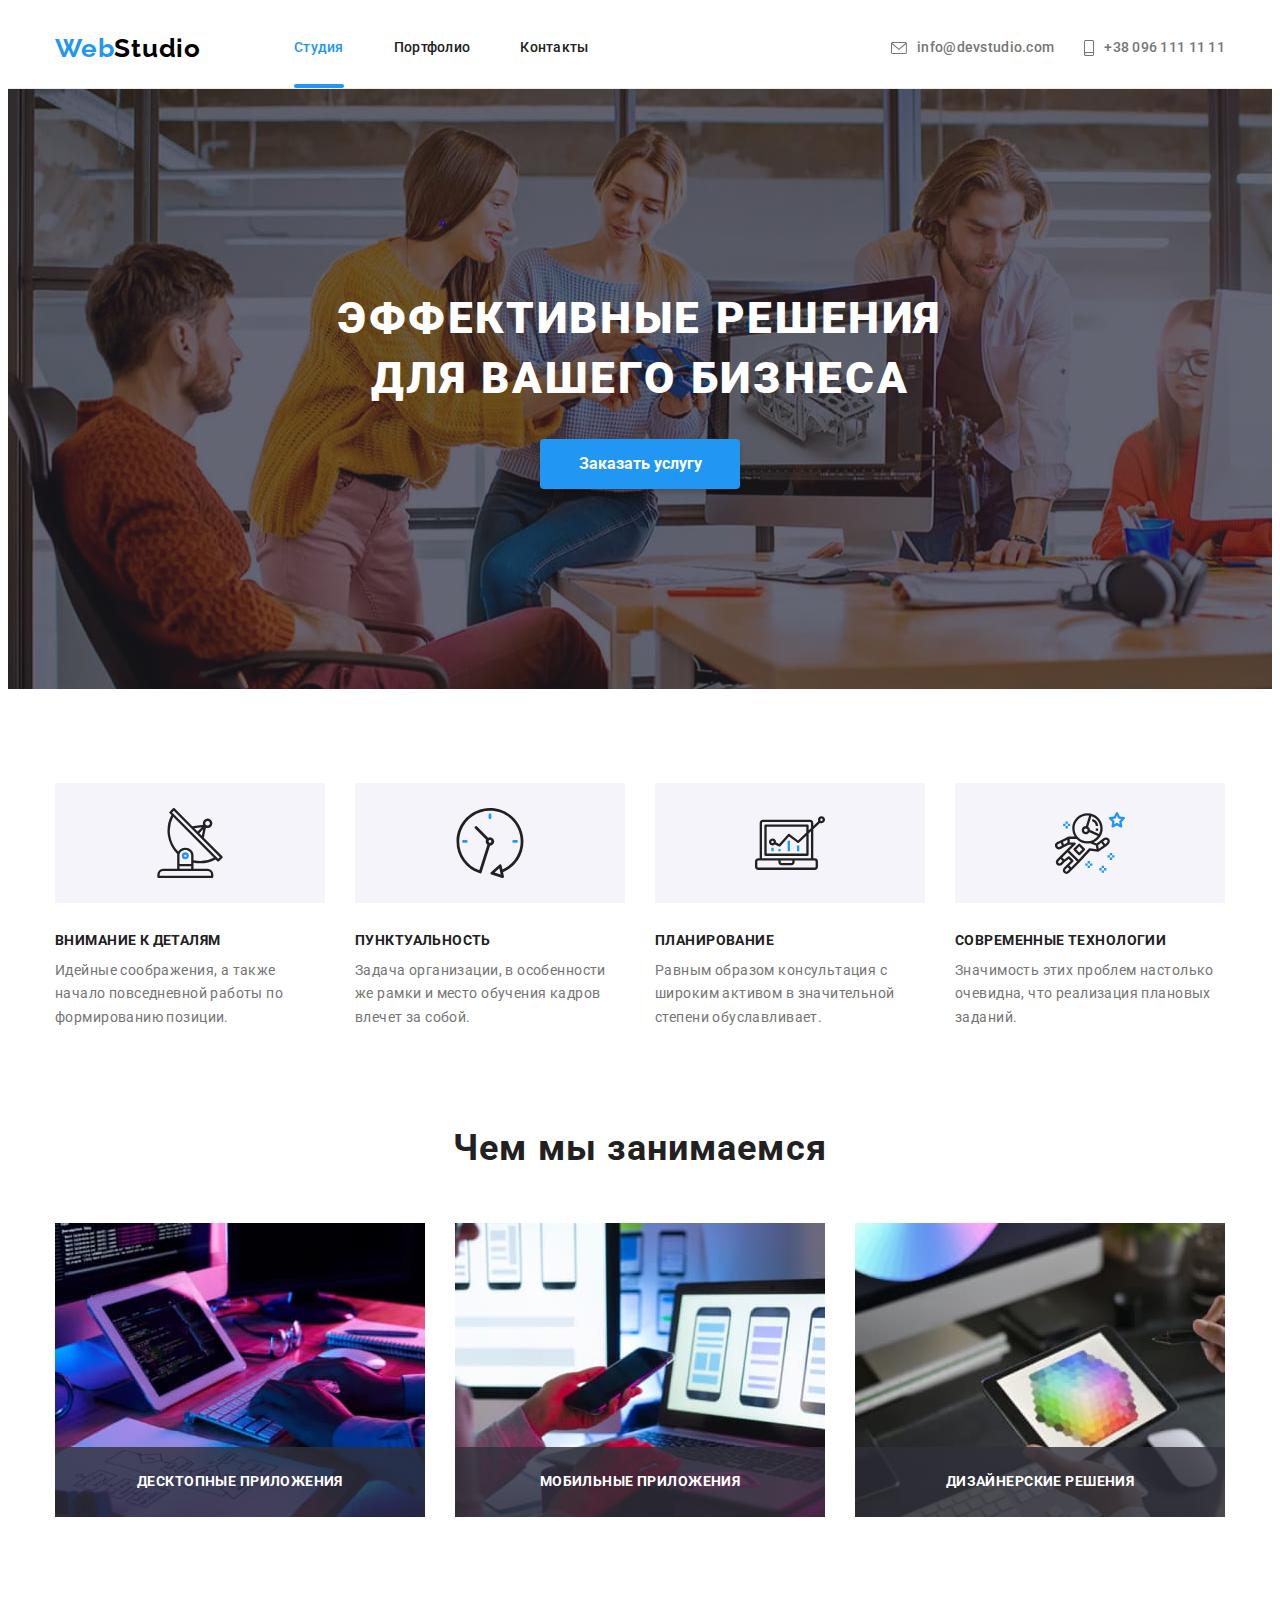
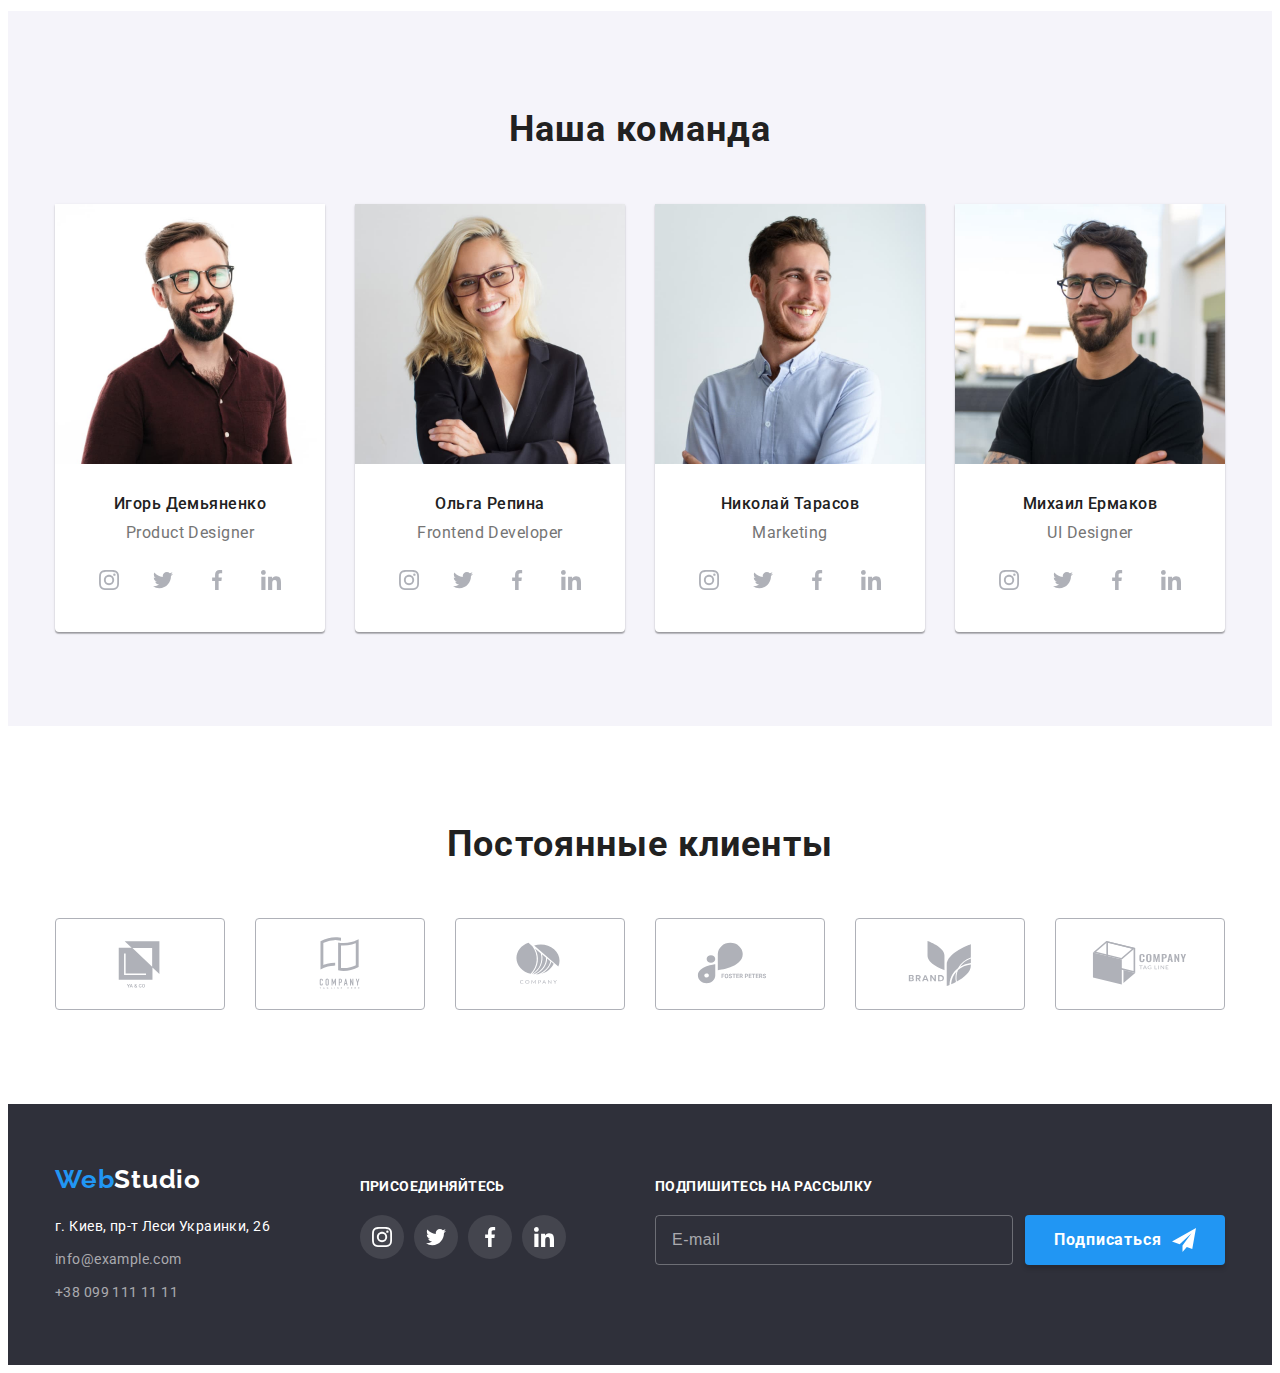
==== index.html @ 8562a224 "Добавлены файлы из дз 6" ====
<!DOCTYPE html>
<html lang="ru">
<head>
  <meta charset="UTF-8">
  <meta http-equiv="X-UA-Compatible" content="IE=edge">
  <meta name="viewport" content="width=device-width, initial-scale=1.0">
  <title>WedStudio</title>
  <link rel="preconnect" href="https://fonts.googleapis.com">
  <link rel="preconnect" href="https://fonts.gstatic.com" crossorigin>
  <link href="https://fonts.googleapis.com/css2?family=Raleway:wght@700&family=Roboto:wght@400;500;700;900&display=swap"
    rel="stylesheet">
  <link rel="stylesheet" href="https://cdnjs.cloudflare.com/ajax/libs/modern-normalize/1.1.0/modern-normalize.min.css"
    integrity="sha512-wpPYUAdjBVSE4KJnH1VR1HeZfpl1ub8YT/NKx4PuQ5NmX2tKuGu6U/JRp5y+Y8XG2tV+wKQpNHVUX03MfMFn9Q=="
    crossorigin="anonymous" referrerpolicy="no-referrer" />
  <link rel="stylesheet" href="./css/styles.css">
</head>

<body>
  <header>
    <div class="container main-nav">
      <nav>
        <a href="index.html" class="logo header"><span class="accent">Web</span>Studio</a>

        <ul class="site-nav">
          <li class="item"><a class="current" href="index.html">Студия</a></li>
          <li class="item"><a href="portfolio.html">Портфолио</a></li>
          <li class="item"><a href="">Контакты</a></li>
        </ul>
      </nav>
      
      <ul class="contacts-header">
        <li class="item-contacts-header">
          <a class="contacts header" href="mailto:info@devstudio.com">
            <svg class="icon-contacts" width="16px" height="12px">
            <use href="./images/icons.svg#icon-envelope"></use>
          </svg>info@devstudio.com</a>
        </li>
        <li class="item-contacts-header">
          <a class="contacts header" href="tel:+380961111111">
            <svg class="icon-contacts" width="10px" height="16px">
              <use href="./images/icons.svg#icon-smartphone"></use>
            </svg>+38 096 111 11 11</a>
        </li>
      </ul>
    </div>
  </header>

  <main>
    <section class="container-hero section hero">
        <h1 class="hero-title">Эффективные решения для вашего бизнеса</h1>
        <button class="hero-button" type="button" data-modal-open>Заказать услугу</button>
    </section>

    <section class="section benefits">
      <div class="container benefits">
        <!-- Данный заголовок предполагается по смыслу в этой секции, но не должен отображаться на странице -->
        <h2 class="visually-hidden">Преимущества компании</h2>
        <ul class="benefits-items">
          <li class="item">
            <div class="icon-benefit">
              <svg width="70px" height="70px">
                <use href="./images/icons.svg#icon-antenna"></use>
              </svg>
            </div>
            <h3>Внимание к деталям</h3>
            <p>Идейные соображения, а также начало повседневной работы по формированию позиции.</p>
          </li>
          <li class="item">
            <div class="icon-benefit">
              <svg width="70px" height="70px">
                <use href="./images/icons.svg#icon-clock"></use>
              </svg>
            </div>
            <h3>Пунктуальность</h3>
            <p>Задача организации, в особенности же рамки и место обучения кадров влечет за собой.</p>
          </li>
          <li class="item">
            <div class="icon-benefit">
              <svg width="70px" height="70px">
                <use href="./images/icons.svg#icon-diagram"></use>
              </svg>
            </div>
            <h3>Планирование</h3>
            <p>Равным образом консультация с широким активом в значительной степени обуславливает.</p>
          </li>
          <li class="item">
            <div class="icon-benefit">
              <svg width="70px" height="70px">
                <use href="./images/icons.svg#icon-astronaut"></use>
              </svg>
            </div>
            <h3>Современные технологии</h3>
            <p>Значимость этих проблем настолько очевидна, что реализация плановых заданий.</p>
          </li>
        </ul>
      </div>
    </section>

    <section class="section services">
      <div class="container">
        <h2 class="services-title">Чем мы занимаемся</h2>
        <ul class="services-items">
          <li><div class="img-services-items">
              <img src="./images/box1.jpg" alt="box 1" width="370">
              <h3>Десктопные приложения</h3>
              </div>
          </li>
          <li><div class="img-services-items">
              <img src="./images/box2.jpg" alt="box 2" width="370">            
              <h3>Мобильные приложения</h3>
              </div>
          </li>
          <li><div class="img-services-items">
              <img src="./images/box3.jpg" alt="box 3" width="370">
              <h3>Дизайнерские решения</h3>
              </div>
          </li>
        </ul>
      </div>
    </section>

    <section class="section team">
      <div class="container team">
        <h2 class="team-title">Наша команда</h2>
        <ul class="team-items">
          <li class="team-item">
            <img src="./images/img-1-2.jpg" alt="Игорь Демьяненко" width="270">
            <h3>Игорь Демьяненко</h3>
            <p lang="en">Product Designer</p>
            <div>
              <ul class="social-networks">
                <li>
                  <a href="" class="item-social-networks">
                      <svg class="icon-instagram" width="20px" height="20px">
                        <use href="./images/icons.svg#icon-instagram"></use>
                      </svg>
                  </a>
                </li>
                <li>
                  <a href="" class="item-social-networks">
                    <svg class="icon-twitter" width="20px" height="20px">
                      <use href="./images/icons.svg#icon-twitter"></use>
                    </svg>
                  </a>
                </li>
                <li>
                  <a href="" class="item-social-networks">
                    <svg class="icon-facebook" width="20px" height="20px">
                      <use href="./images/icons.svg#icon-facebook"></use>
                    </svg>
                  </a>
                </li>
                <li>
                  <a href="" class="item-social-networks">
                    <svg class="icon-linkedin" width="20px" height="20px">
                      <use href="./images/icons.svg#icon-linkedin"></use>
                    </svg>
                  </a>
                </li>
              </ul>
            </div>
          </li>
          <li class="team-item">
            <img src="./images/img-2-2.jpg" alt="Ольга Репина" width="270">
            <h3>Ольга Репина</h3>
            <p lang="en">Frontend Developer</p>
            <div>
              <ul class="social-networks">
                <li>
                  <a href="" class="item-social-networks">
                    <svg class="icon-instagram" width="20px" height="20px">
                      <use href="./images/icons.svg#icon-instagram"></use>
                    </svg>
                  </a>
                </li>
                <li>
                  <a href="" class="item-social-networks">
                    <svg class="icon-twitter" width="20px" height="20px">
                      <use href="./images/icons.svg#icon-twitter"></use>
                    </svg>
                  </a>
                </li>
                <li>
                  <a href="" class="item-social-networks">
                    <svg class="icon-facebook" width="20px" height="20px">
                      <use href="./images/icons.svg#icon-facebook"></use>
                    </svg>
                  </a>
                </li>
                <li>
                  <a href="" class="item-social-networks">
                    <svg class="icon-linkedin" width="20px" height="20px">
                      <use href="./images/icons.svg#icon-linkedin"></use>
                    </svg>
                  </a>
                </li>
              </ul>
            </div>
          </li>
          <li class="team-item">
            <img src="./images/img-3-2.jpg" alt="Николай Тарасов" width="270">
            <h3>Николай Тарасов</h3>
            <p lang="en">Marketing</p>
            <div>
              <ul class="social-networks">
                <li>
                  <a href="" class="item-social-networks">
                    <svg class="icon-instagram" width="20px" height="20px">
                      <use href="./images/icons.svg#icon-instagram"></use>
                    </svg>
                  </a>
                </li>
                <li>
                  <a href="" class="item-social-networks">
                    <svg class="icon-twitter" width="20px" height="20px">
                      <use href="./images/icons.svg#icon-twitter"></use>
                    </svg>
                  </a>
                </li>
                <li>
                  <a href="" class="item-social-networks">
                    <svg class="icon-facebook" width="20px" height="20px">
                      <use href="./images/icons.svg#icon-facebook"></use>
                    </svg>
                  </a>
                </li>
                <li>
                  <a href="" class="item-social-networks">
                    <svg class="icon-linkedin" width="20px" height="20px">
                      <use href="./images/icons.svg#icon-linkedin"></use>
                    </svg>
                  </a>
                </li>
              </ul>
            </div>

          </li>
          <li class="team-item">
            <img src="./images/img-4-2.jpg" alt="Михаил Ермаков" width="270">
            <h3>Михаил Ермаков</h3>
            <p lang="en">UI Designer</p>
            <div>
              <ul class="social-networks">
                <li>
                  <a href="" class="item-social-networks">
                    <svg class="icon-instagram" width="20px" height="20px">
                      <use href="./images/icons.svg#icon-instagram"></use>
                    </svg>
                  </a>
                </li>
                <li>
                  <a href="" class="item-social-networks">
                    <svg class="icon-twitter" width="20px" height="20px">
                      <use href="./images/icons.svg#icon-twitter"></use>
                    </svg>
                  </a>
                </li>
                <li>
                  <a href="" class="item-social-networks">
                    <svg class="icon-facebook" width="20px" height="20px">
                      <use href="./images/icons.svg#icon-facebook"></use>
                    </svg>
                  </a>
                </li>
                <li>
                  <a href="" class="item-social-networks">
                    <svg class="icon-linkedin" width="20px" height="20px">
                      <use href="./images/icons.svg#icon-linkedin"></use>
                    </svg>
                  </a>
                </li>
              </ul>
            </div>
          </li>
        </ul>
      </div>
    </section>

    <section class="section clients">
      <div class="container container-clients">
        <h2 class="clients-title">Постоянные клиенты</h2>
        <div>
          <ul class="clients-examples">
            <li class="link-site">
              <a href="" class="clients-site">
                <svg class="icon-logo" width="106px" height="60px">
                  <use href="./images/icons.svg#icon-Logo1"></use>
                </svg>
              </a>
            </li>
            <li>
              <a href="" class="clients-site">
                <svg class="icon-logo" width="106px" height="60px">
                  <use href="./images/icons.svg#icon-Logo2"></use>
                </svg>
              </a>
            </li>
            <li>
              <a href="" class="clients-site">
                <svg class="icon-logo" width="106px" height="60px">
                  <use href="./images/icons.svg#icon-Logo3"></use>
                </svg>
              </a>
            </li>
            <li>
              <a href="" class="clients-site">
                <svg class="icon-logo" width="106px" height="60px">
                  <use href="./images/icons.svg#icon-Logo4"></use>
                </svg>
              </a>
            </li>
            <li>
              <a href="" class="clients-site">
                <svg class="icon-logo" width="106px" height="60px">
                  <use href="./images/icons.svg#icon-Logo5"></use>
                </svg>
              </a>
            </li>
            <li>
              <a href="" class="clients-site">
                <svg class="icon-logo" width="106px" height="60px">
                  <use href="./images/icons.svg#icon-Logo6"></use>
                </svg>
              </a>
            </li>
          </ul>
        </div>
      </div>
    </section>
  </main>

<footer>
  <div class="container container-footer">
    <div class="first-column-footer">
      <a href="index.html" class="logo footer"><span class="accent">Web</span>Studio</a>
      <address>
        <ul class="adress">
          <li class="item"><a class="physical-adress" href="https://goo.gl/maps/ggvvfQNQPUt9Vm6N6" target="_blank"
              rel="noopener noreferrer">г. Киев, пр-т Леси Украинки, 26</a></li>
          <li class="item"><a class="contacts footer" href="mailto:info@example.com">info@example.com</a></li>
          <li class="item"><a class="contacts footer" href="tel:+380991111111">+38 099 111 11 11</a></li>
        </ul>
      </address>
    </div>

    <div class="second-column-footer">
      <h3 class="title-second-column-footer">Присоединяйтесь</h3>
      <ul class="social-networks-footer">
        <li>
          <a href="" class="item-social-networks-footer">
            <svg class="icon-instagram" width="20px" height="20px">
              <use href="./images/icons.svg#icon-instagram"></use>
            </svg>
          </a>
        </li>
        <li>
          <a href="" class="item-social-networks-footer">
            <svg class="icon-twitter" width="20px" height="20px">
              <use href="./images/icons.svg#icon-twitter"></use>
            </svg>
          </a>
        </li>
        <li>
          <a href="" class="item-social-networks-footer">
            <svg class="icon-facebook" width="20px" height="20px">
              <use href="./images/icons.svg#icon-facebook"></use>
            </svg>
          </a>
        </li>
        <li>
          <a href="" class="item-social-networks-footer">
            <svg class="icon-linkedin" width="20px" height="20px">
              <use href="./images/icons.svg#icon-linkedin"></use>
            </svg>
          </a>
        </li>
      </ul>
    </div>
    <div class="subscribe-footer">
        <h3 class="title-second-column-footer">Подпишитесь на рассылку</h3>
        <form name="form-footer" class="form-footer">
          <label>
            <input type="email" name="email" placeholder="E-mail" class="input-email"/>
          </label>
          <button type="submit" class="button-form button-subscribe">Подписаться
            <svg class="icon-send" width="24px" height="24px">
              <use href="./images/icons.svg#icon-send"></use>
            </svg>
          </button>
        </form>
    </div>
  </div>
</footer>

<div class="backdrop is-hidden" data-modal>
    <div class="modal">
        <button type="button" class="button-close" data-modal-close>
        <svg class="icon-close-black" width="18px" height="18px">
            <use href="./images/icons.svg#icon-close-black"></use>
        </svg>
        </button>

        <p class="form-title">Оставьте свои данные, мы вам перезвоним</p>
        <form name="form-client-data" class="form-client-data">
        
          <label for="client-name" class="label">Имя</label>
          <div class="input-wrap">
            <input type="name" name="client-name" class="client-input" id="client-name">
            <svg class="input-icon" width="18" height="18">
              <use href="./images/icons.svg#icon-person"></use>
            </svg>
          </div>
          </label>
          
          <label for="client-tel" class="label">Телефон</label>
          <div class="input-wrap">
            <input type="tel" name="client-tel" class="client-input" id="client-tel">
            <svg class="input-icon" width="18" height="18">
              <use href="./images/icons.svg#icon-phone"></use>
            </svg>
          </div>
          </label>

          <label for="client-email" class="label">Почта</label>
          <div class="input-wrap">
            <input type="email" name="client-email" class="client-input" id="client-email">
            <svg class="input-icon" width="18" height="18">
              <use href="./images/icons.svg#icon-email"></use>
            </svg>
          </div>
          </label>
          
          <label for="client-comment" class="label">Комментарий</label>
          <textarea name="" placeholder="Введите текст" class="client-comment" id="client-comment"></textarea>

          <div class="checkbox-wrap">
          <input type="checkbox" name="client-checkbox" class="client-checkbox visually-hidden" id="client-checkbox">
          <label for="client-checkbox" class="check-text">Соглашаюсь с рассылкой и принимаю <a href="" class="terms">Условия договора</a></label>
          </div>
          
        </form>

        <div class="button-send">
          <button type="submit" class="button-form">Отправить</button>
        </div>
    </div>
</div>
<script src="./js/modal.js"></script>
</body>
</html>
---- css/styles.css ----
/* Правила, применимые ко всему body  */
html {
    box-sizing: border-box;
}

*,
*::before,
*::after {
    box-sizing: inherit;
}

h1, h2, h3, h4, h5, h6, p {
    margin: 0;
}

ul {
    margin: 0;
    padding-left: 0;
    list-style-type: none;
}

.visually-hidden {
    position: absolute;
    white-space: nowrap;
    width: 1px;
    height: 1px;
    overflow: hidden;
    border: 0;
    padding: 0;
    clip: rect(0 0 0 0);
    clip-path: inset(50%);
    margin: -1px;
}

img {
    display: block;
    max-width: 100%;
    height: auto;
}

:root {
    --primary-text-color: #757575;
    --title-text-color: #212121;
    --secondary-text-color: #FFFFFF;
    --accent-color: #2196F3;
    --secondary-background-color: #2F303A;
    --color-logo-black: #000000;
    --color-contacts: #757575;
    --button-background-color: #F5F4FA;
    --color-border-bottom-header: #ECECEC;
    --color-of-svg: #AFB1B8;
}

body {
    font-family: Roboto, sans-serif;
    font-style: normal;
    font-weight: 400;
    font-size: 14px;
    line-height: 1.71;
    letter-spacing: 0.03em;

    color: var(--primary-text-color);
    background-color: var(--secondary-text-color);
}

h2 {
    font-weight: 700;
    font-size: 36px;
    line-height: 1.35;
    text-align: center;
    letter-spacing: 0.03em;

    color: var(--title-text-color);
}

button {
    font-family: inherit;
    cursor: pointer;
}

a {
    text-decoration: none;
}

.container {
    width: 1200px;
    margin: 0 auto;
    padding-left: 15px;
    padding-right: 15px;
    /*outline: 2px solid red;*/
}

.section {
    padding-top: 94px;
    padding-bottom: 94px;
}

/* Стилизация header  */
header {
    background-color: var(--secondary-text-colour);
    border-bottom: 1px solid var(--color-border-bottom-header);
}

nav {
    display: flex;
    align-items: center;
}

.main-nav {
    display: flex;
    align-items: center;
    padding-left: 15px;
    padding-right: 15px;
}

.logo {
    font-family: Raleway, sans-serif;
    font-weight: 700;
    font-size: 26px;
    line-height: 1.19;
    letter-spacing: 0.03em;

    color: var(--color-logo-black);
}

.logo.header {
    display: block;
}

.accent {
    color: var(--accent-color);
}

.site-nav {
    display: flex;
    margin-left: 93px;
}

.site-nav .item:not(:last-child) {
    margin-right: 50px;
}

.site-nav a {
    font-weight: 500;
    font-size: 14px;
    line-height: 1.14;
    letter-spacing: 0.02em;

    color: var(--title-text-color);

    transition: color 250ms cubic-bezier(0.4, 0, 0.2, 1);
}

.contacts-header {
    display: flex;
    margin-left: auto;
    align-items: center;
}

.contacts a {
    font-weight: 500;
    font-size: 14px;
    line-height: 1.14;
    letter-spacing: 0.02em;

    color: var(--color-contacts);
}

a.contacts.header {
    font-weight: 500;
    font-size: 14px;
    line-height: 1.14;
    letter-spacing: 0.02em;

    color: var(--primary-text-color);
    background-color: var(--secondary-text-color);

    transition: color 250ms cubic-bezier(0.4, 0, 0.2, 1);
}

.site-nav a:hover,
.site-nav a:focus,
a.contacts.header:hover,
a.contacts.header:focus,
a.current {
    color: var(--accent-color);
}

.site-nav .item {
    position: relative;

    padding-top: 28px;
    padding-bottom: 28px;
}

a.current::after {
    content: "";
    position: absolute;
    bottom: 0;
    left: 0;
    display: block;
    width: 100%;
    height: 4px;
        
    background: var(--accent-color);
    border-radius: 2px;
}

.contacts.header {
    display: flex; 
    align-items: center;  
}

.item-contacts-header:not(:last-child) {
    margin-right: 30px;
}

.icon-contacts {
    margin-right: 10px;
    fill: currentColor;
}


/* Стилизация footer  */
footer {
    background-color: var(--secondary-background-color);
    padding-top: 60px;
    padding-bottom: 60px;
}

.container-footer {
    display: flex;
    justify-content: space-between;
}

.logo.footer {
    color: var(--secondary-text-color);
   
    display: block;
    margin-bottom: 20px;
}

.physical-adress {
    font-style: none;
    font-style: normal;

    color: var(--secondary-text-color);
}

a.contacts.footer {
    font-weight: 400;
    font-size: 14px;
    line-height: 1.71;
    letter-spacing: 0.03em;
    font-style: normal;

    color: rgba(255, 255, 255, 0.6);

    transition: color 250ms cubic-bezier(0.4, 0, 0.2, 1);
}
 
.adress .item:not(:last-child) {
    margin-bottom: 9px;
}


a.contacts.footer:hover,
a.contacts.footer:focus {
    color: var(--accent-color);
}

.title-second-column-footer {
    color: var(--secondary-text-color);
    font-weight: 700;
    font-size: 14px;
    line-height: 1.14;
    letter-spacing: 0.03em;
    text-transform: uppercase;
    margin-top: 15px;
}

.second-column-footer {
    width: 206px;
    height: 44px;
}

.social-networks-footer {
    display: flex;
    justify-content: space-between;
    margin-top: 20px;
}

.item-social-networks-footer {
    display: flex;
    justify-content: center;
    align-items: center;
    width: 44px;
    height: 44px;
    
    background-color: rgba(255, 255, 255, 0.1);
    fill: var(--secondary-text-color);
    border-radius: 50%;

    transition: background-color 250ms cubic-bezier(0.4, 0, 0.2, 1);
}

.item-social-networks-footer:hover,
.item-social-networks-footer:focus {
    background-color: var(--accent-color);
    fill: var(--secondary-text-color);
    border-radius: 50%;
}

.form-footer {
    display: flex;
    margin-top: 20px;
}

.button-form {
    display: flex;
    justify-content: center;
    align-items: center;
    
    width: 200px;
    height: 50px;

    font-weight: 700;
    font-size: 16px;
    line-height: 1.88;
    letter-spacing: 0.06em;
    
    background-color: var(--accent-color);
    color: var(--secondary-text-color);

    box-shadow: 0px 4px 4px rgba(0, 0, 0, 0.15);
    border-color: transparent;
    border-radius: 4px;      
}

.button-subscribe {
    padding: 0;
    margin-left: 12px;
}

.icon-send {
    fill: var(--secondary-text-color);
    margin-left: 10px;
}

.input-email {
    width: 358px;
    height: 50px;
    padding-left: 16px;
    padding-top: 15px;
    padding-bottom: 15px;

    color: var(--secondary-text-color);
    background-color: transparent;

    border: 1px solid rgba(255, 255, 255, 0.3);
    box-shadow: (0px 4px 4px rgba(0, 0, 0, 0.15));
    border-radius: 4px;
}

.input-email::placeholder {
    font-weight: 400;
    font-size: 16px;
    line-height: 1.25;
    letter-spacing: 0.03em;

    color: rgba(255, 255, 255, 0.6);}

/* Стилизация main главной страницы */

/* Стилизация секции hero */
.hero {
    text-align: center;
    letter-spacing: 0.06em;

    padding-top: 200px;
    padding-bottom: 200px;

    background-color: var(--secondary-background-color);
    background-image: linear-gradient(to right, rgba(47, 48, 58, 0.4), rgba(47, 48, 58, 0.4)),
                      url("../images/background.jpg");                     
}

.container-hero {
    max-width: 1600px;
    margin-left: auto;
    margin-right: auto;
}

.hero-title {
    font-weight: 900;
    font-size: 44px;
    line-height: 1.36;
    text-transform: uppercase;

    margin: 0 auto 30px;
    text-align: center;
    letter-spacing: 0.06em;
    max-width: 696px;

    color: var(--secondary-text-color);
}

.hero-button {
    font-weight: 700;
    font-size: 16px;
    line-height: 1.88;
    display: inline-block;
    align-items: center;
    margin: 0 auto; 
    min-width: 200px;
    min-height: 50px;
    border-radius: 4px;
    border: transparent;
    
    color: var(--secondary-text-color);
    background-color: var(--accent-color);

    box-shadow: 0px 4px 4px rgba(0, 0, 0, 0.15);
}

/* Модальное окно */
.backdrop {
    position: fixed;
    top: 0;
    left: 0;
    width: 100%;
    height: 100%;
    background-color:rgba(0, 0, 0, 0.2);

    opacity: 1;
    transition: opacity 250ms cubic-bezier(0.4, 0, 0.2, 1), 
                visibility 250ms cubic-bezier(0.4, 0, 0.2, 1);
}

.is-hidden {
    opacity: 0;
    pointer-events: none;
    visibility: hidden;
}

.modal {
    position: absolute;
    position: relative;
    top: 50%;
    left: 50%;
    
    transform: translate(-50%, -50%);

    width: 528px;
    min-height: 581px;
    padding: 40px;
    line-height: 1.15px;

    background-color: var(--secondary-text-color);
    box-shadow: 0px 1px 3px rgba(0, 0, 0, 0.12), 0px 1px 1px rgba(0, 0, 0, 0.14), 0px 2px 1px rgba(0, 0, 0, 0.2);
    border-radius: 4px;
}

.button-close {
    position: absolute;
    top: 14px;
    right: 14px;

    display: flex;
    justify-content: center;
    align-items: center;

    width: 30px;
    height: 30px;
    background-color: transparent;
    border: 1px solid rgba(0, 0, 0, 0.1);
    border-radius: 50%;
}

.icon-close-black {
    fill: var(--color-logo-black);
}

.button-close:hover .icon-close-black,
.button-close:focus .icon-close-black {
    fill: var(--accent-color);
}

.form-title {
    margin-bottom: 12px;

    font-weight: 700;
    font-size: 20px;
    line-height: 1.15;
    letter-spacing: 0.03em;
    color: var(--title-text-color);
}

.label {
    font-weight: 400;
    font-size: 12px;
    line-height: 1.17;
    letter-spacing: 0.01em;
    
    color: var(--primary-text-color);

    display: block;
    margin-bottom: 4px;
}

.checkbox-wrap {
    display: flex;
    justify-content: center;
    margin-bottom: 30px;
}

.check-text {
    display: flex;
    align-items: center;

    font-weight: 400;
    font-size: 14px;
    line-height: 1.71;
    letter-spacing: 0.03em;

    color: var(--primary-text-color);
}

.check-text::before {
    content: "";
    width: 16px;
    height: 15px;
    margin-right: 7px;

    border: 2px solid var(--title-text-color);
    border-radius: 2px;
}

.client-checkbox:checked + .check-text::before {
    background-color: var(--accent-color);
    border: transparent;
    background-image: url(../images/check-icon.svg);
    background-repeat: no-repeat;
    background-position: center;
}

.client-input {
    width: 100%;
    height: 40px;
    margin-bottom: 10px;
    padding-left: 42px;

    border: 1px solid rgba(33, 33, 33, 0.2);
    border-radius: 4px;

    transition: 250ms cubic-bezier(0.4, 0, 0.2, 1);
}

.input-wrap {
    position: relative;
}

.input-icon {
    position: absolute;
    left: 12px;
    top: 11px;

    fill: var(--title-text-color);
    
    transition: fill 250ms cubic-bezier(0.4, 0, 0.2, 1);}

.client-input:focus {
    border: 1px solid var(--accent-color);
}

.client-input:focus + .input-icon {
    fill: var(--accent-color);
}

.client-comment {
    width: 100%;
    height: 120px;
    resize: none;
    margin-bottom: 20px;
    padding: 12px 16px;
    border: 1px solid rgba(33, 33, 33, 0.2);
    border-radius: 4px;
}

.terms {
    font-weight: 400;
    font-size: 14px;
    line-height: 1.71;
    letter-spacing: 0.03em;
    text-decoration-line: underline;
    
    color: var(--accent-color)
}

.button-send {
    display: flex;
    justify-content: center;
}

.client-comment::placeholder {
    font-weight: 400;
    font-size: 12px;
    line-height: 1.17;
    letter-spacing: 0.01em;

    color: rgba(117, 117, 117, 0.5);
}

/* Стилизация секции benefits */
.benefits-items {
    display: flex;   
}

.benefits-items .item:not(:last-child) {
    margin-right: 30px;
}

.benefits-items .item {
    max-width: 270px;
}

.benefits h3 {
    font-weight: 700;
    font-size: 14px;
    line-height: 1.14;
    letter-spacing: 0.03em;
    text-transform: uppercase;
    margin-bottom: 10px;
    
    color: var(--title-text-color);
}

.benefits p {
    font-size: 14px;
    line-height: 1.71;
    letter-spacing: 0.03em;
}

.icon-benefit {
    width: 270px;
    height: 120px;

    display: flex;
    justify-content: center;
    align-items: center;

    background-color:var(--button-background-color);
    margin-bottom: 30px;
}

/* Стилизация секции services */
.section.services {
    padding-top: 0;
}

.services-items {
    display: flex;
    justify-content: space-between;
}

.services-title {
    margin-bottom: 50px;
}

.services-items h3 {
    font-weight: 700;
    font-size: 14px;
    line-height: 1.14;
    text-align: center;
    letter-spacing: 0.03em;
    text-transform: uppercase;
    
    color: var(--secondary-text-color);
    background: rgba(47, 48, 58, 0.8);
    
    display: flex;
    justify-content: center;
    align-items: center;
    width: 370px;
    height: 70px;

    position: absolute;
    bottom: 0;
}

.img-services-items {
    position: relative;
}


/* Стилизация секции team */
.section.team {
    background-color: var(--button-background-color);
}

.team-items {
    display: flex;
    justify-content: space-between;
}

.team-item {
    background-color: var(--secondary-text-color);
    text-align: center;
    padding-bottom: 30px;
    box-shadow: 0px 1px 3px rgba(0, 0, 0, 0.12), 0px 1px 1px rgba(0, 0, 0, 0.14), 0px 2px 1px rgba(0, 0, 0, 0.2);
    border-radius: 0px 0px 4px 4px;
}

.team-title {
    margin-bottom: 50px;
}

.team {
    font-weight: 500;
    font-size: 16px;
    line-height: 1.19;
    text-align: center;
    letter-spacing: 0.03em;
}

.team h3 { 
    font-weight: 500;
    font-size: 16px;
    line-height: 1.19;
    text-align: center;
    letter-spacing: 0.03em;
    margin: 30px auto 10px;

    color: var(--title-text-color);
}

.team p {
    font-weight: 400;
    font-size: 16px;
    line-height: 1.19;
    text-align: center;
    letter-spacing: 0.03em;
}

.social-networks {
    display: flex;
    justify-content: space-between;
    width: 206px;
    margin: 0 auto;
}

.item-social-networks {
    display: flex;
    justify-content: center;
    align-items: center;
    width: 44px;
    height: 44px;
    margin-top: 16px;
    
    background-color: transparent;
    fill: var(--color-of-svg);
    border-radius: 50%;

    transition: background-color 250ms cubic-bezier(0.4, 0, 0.2, 1),
                fill 250ms cubic-bezier(0.4, 0, 0.2, 1);
}

.item-social-networks:hover,
.item-social-networks:focus {
    background-color: var(--accent-color);
    fill: var( --secondary-text-color);
    border-radius: 50%;
}

/*Стилизация секции clients*/
.clients-examples {
    display: flex;
    justify-content: space-between;
    margin-top: 50px;
}

.clients-site {
    display: flex;
    justify-content: center;
    align-items: center;
    width: 170px;
    height: 92px;
    border: 1px solid rgba(175, 177, 184, 1);
    border-radius: 4px;

    transition: border 250ms cubic-bezier(0.4, 0, 0.2, 1);
}

.icon-logo {
    fill: var(--color-of-svg);
    
    transition: fill 250ms cubic-bezier(0.4, 0, 0.2, 1);
}

.clients-site:hover .icon-logo,
.clients-site:focus .icon-logo {
    fill: var(--accent-color);
}

.clients-site:hover,
.clients-site:focus {
    border: 1px solid var(--accent-color);
}

/* Стилизация страницы portfolio*/
.container-portfolio {
    min-width: 1170px;
}

.work-types {
    display: flex;
    justify-content: center;
    gap: 8px;
    margin-bottom: 50px;
}

.work-types .button {
    font-weight: 500;
    font-size: 16px;
    line-height: 1.62;
    text-align: center;
    letter-spacing: 0.03em;

    padding: 6px 22px;
    border: 0px;
    border-radius: 4px;
    
    color: var(--title-text-color);
    background-color: var(--button-background-color);
    box-shadow: none;

    transition: color 250ms cubic-bezier(0.4, 0, 0.2, 1),
                background-color 250ms cubic-bezier(0.4, 0, 0.2, 1),
                box-shadow 250ms cubic-bezier(0.4, 0, 0.2, 1);
}

.work-types .button:hover,
.work-types .button:focus {
    color: var(--secondary-text-color);
    background-color: var(--accent-color);
    box-shadow: 0px 3px 1px rgba(0, 0, 0, 0.1), 
                0px 1px 2px rgba(0, 0, 0, 0.08), 
                0px 2px 2px rgba(0, 0, 0, 0.12);
}

.work-examples {
    display: flex;
    flex-wrap: wrap;
    gap: 30px;
}

.work-examples h2 {
    font-weight: 700;
    font-size: 18px;
    line-height: 2;
    letter-spacing: 0.06em;
    text-align: start;
    
    color: var(--title-text-color);
}

.caption {
    padding: 20px 24px;
    background-color: var(--secondary-text-color);
    border: 1px solid #EEEEEE;
}

.work-examples p {
    font-size: 16px;
    line-height: 1.88;
    letter-spacing: 0.03em;
    
    color: var(--primary-text-color);
}

.work-examples .item {
    box-shadow: none;
    transition: box-shadow 250ms cubic-bezier(0.4, 0, 0.2, 1);
}

.work-examples .item:hover {
    box-shadow: 0px 1px 1px rgba(0, 0, 0, 0.12), 
                0px 4px 4px rgba(0, 0, 0, 0.06), 
                1px 4px 6px rgba(0, 0, 0, 0.16);
}

.card-wrap {
    position: relative;
    overflow: hidden;
}

.work-examples .item:hover .overlay{
    transform: translateY(-100%);
}

.overlay {
    position: absolute;
    transform: translateY(0);
    transition: transform 250ms cubic-bezier(0.4, 0, 0.2, 1);
    overflow: auto;
    
    display: block;
    width: 370px;
    height: 294px;
    padding: 63px 24px;

    background: rgba(33, 150, 243, 0.9);  
}

.overlay p {
    font-style: normal;
    font-weight: 400;
    font-size: 18px;
    line-height: 1.56;
    letter-spacing: 0.03em;

    color: var(--secondary-text-color);

}
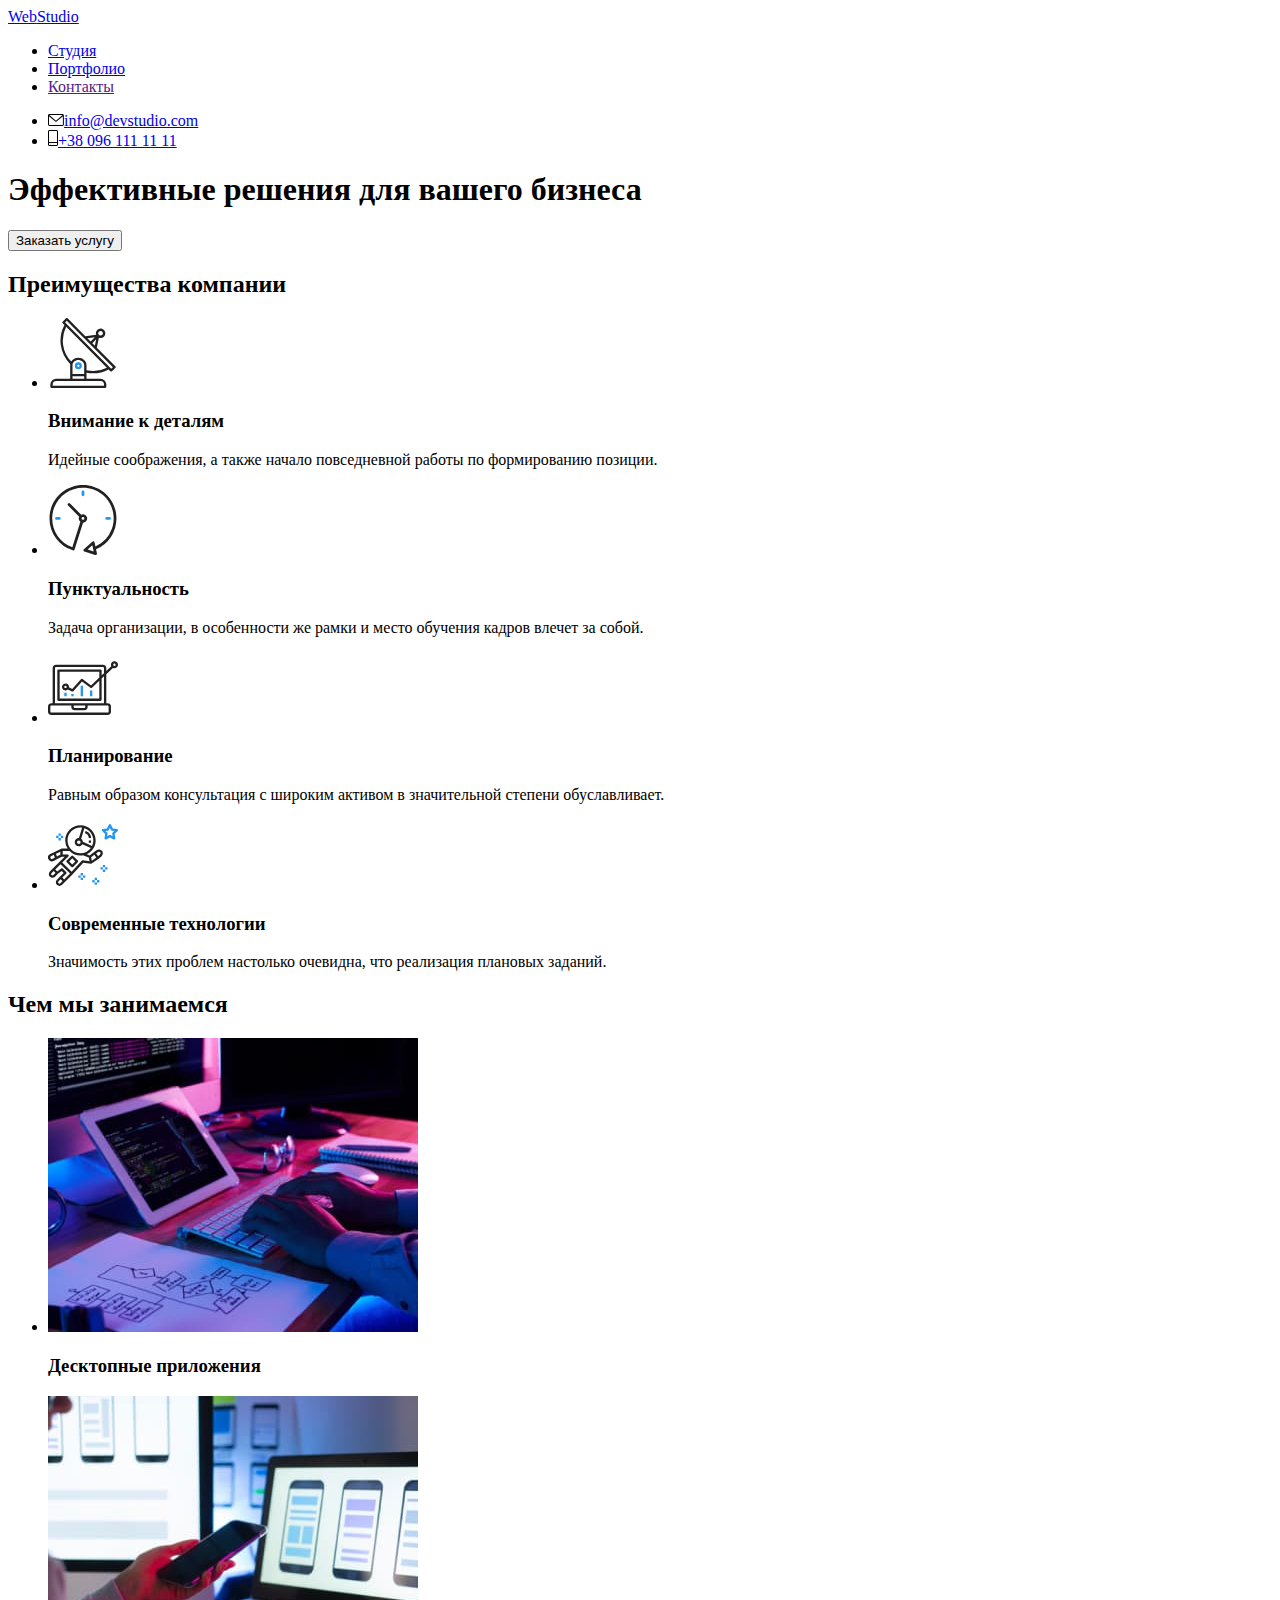
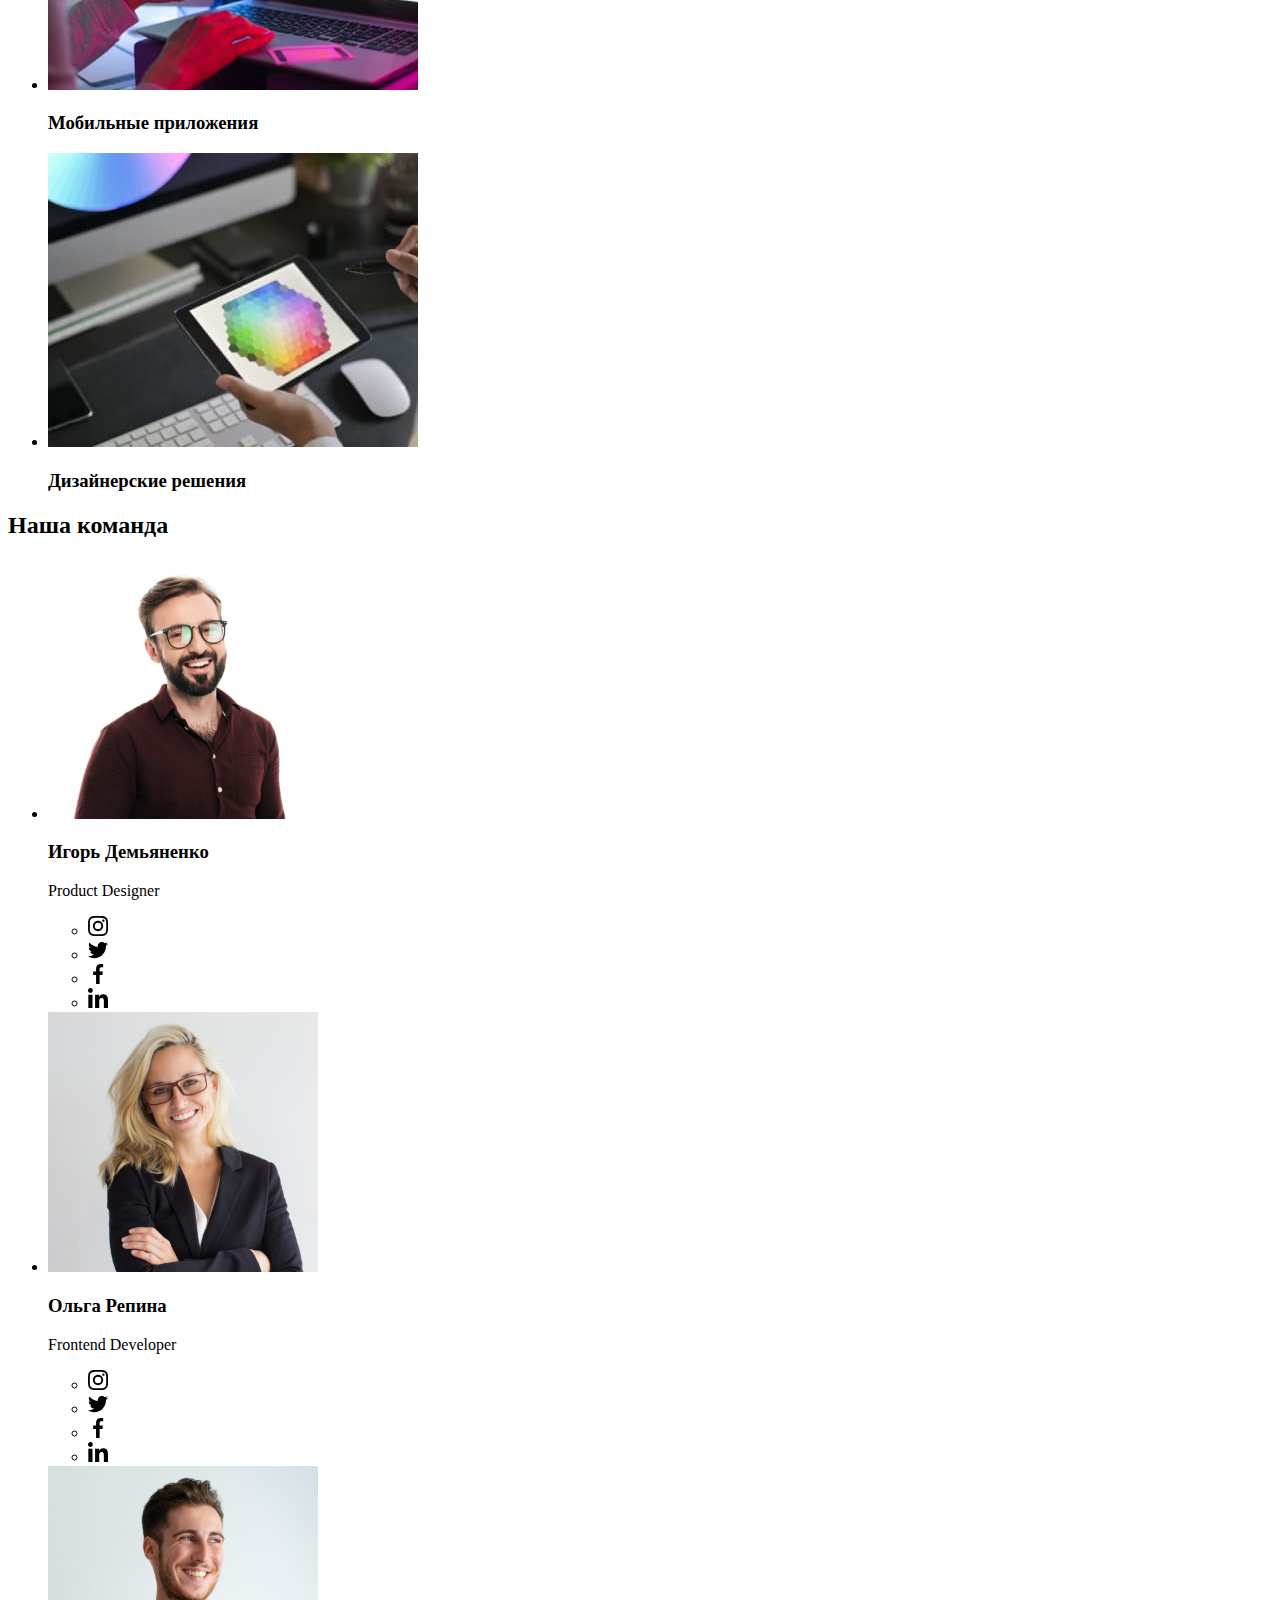
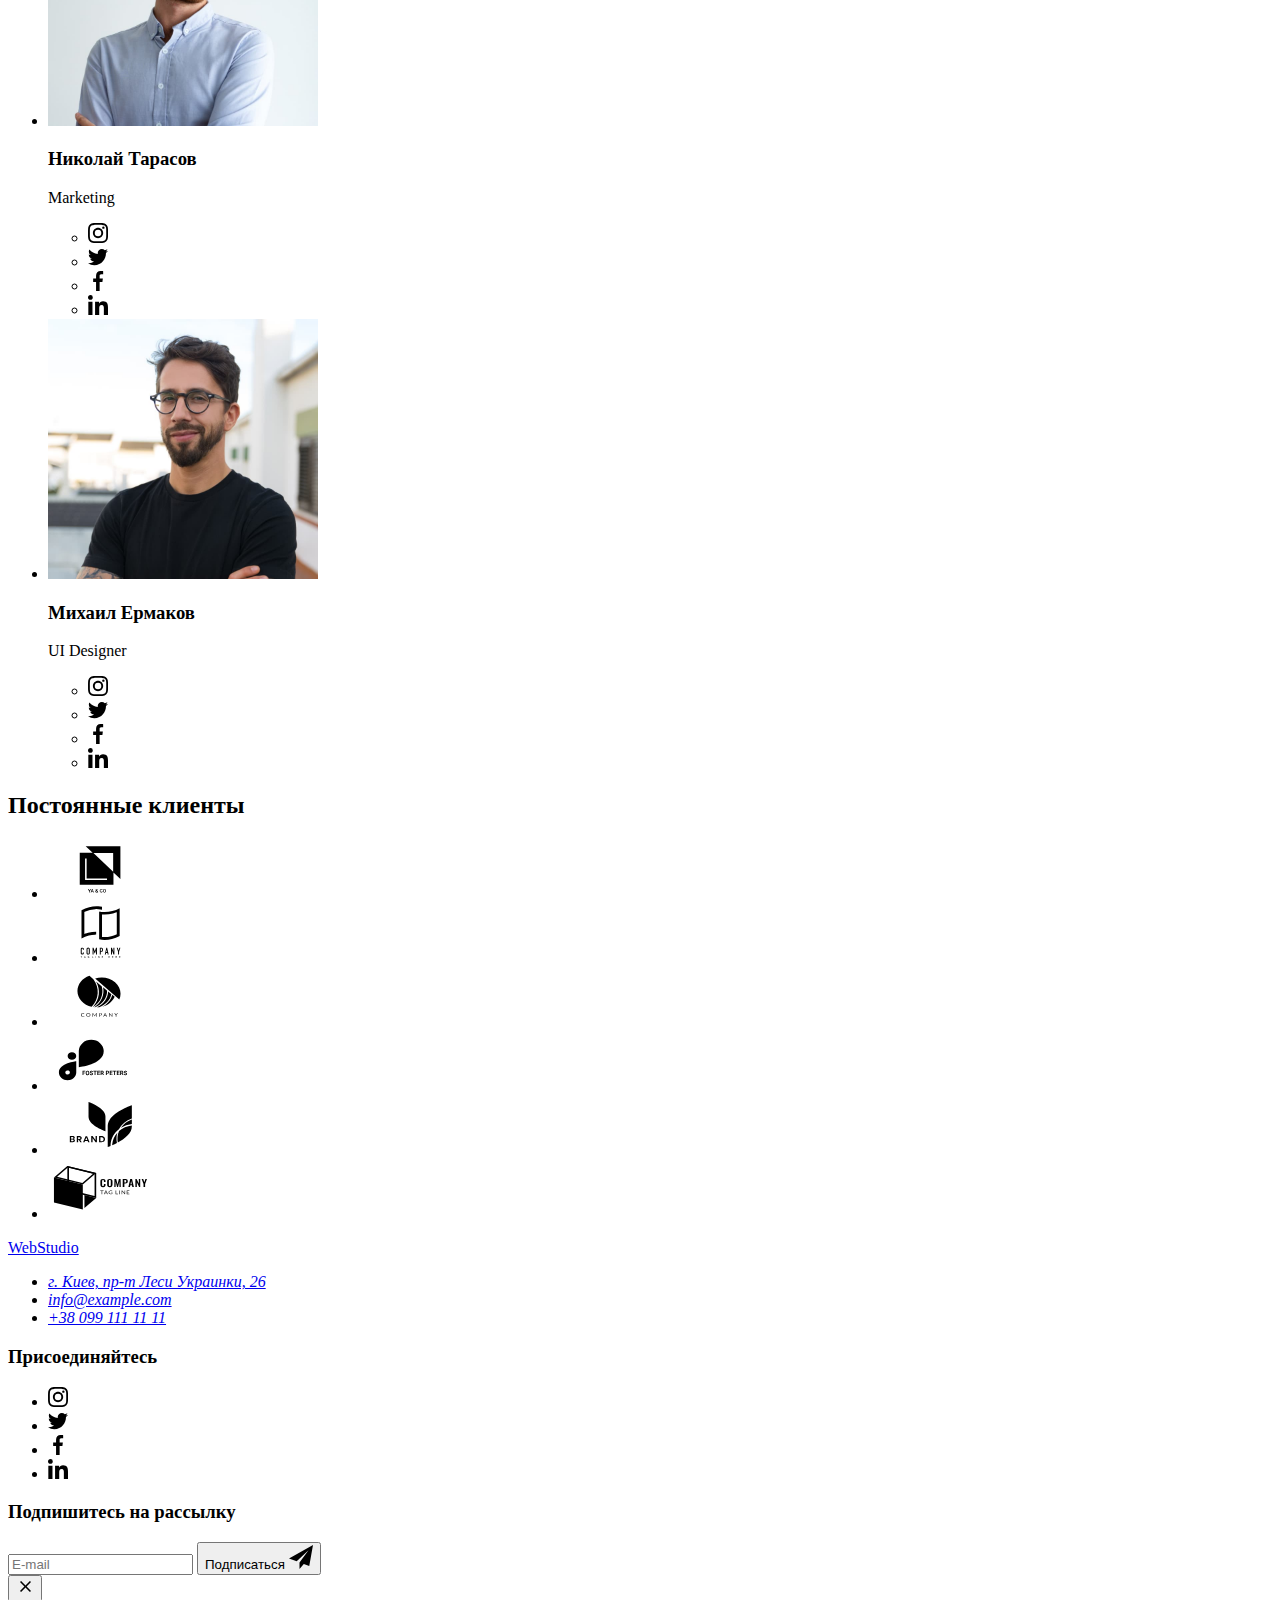
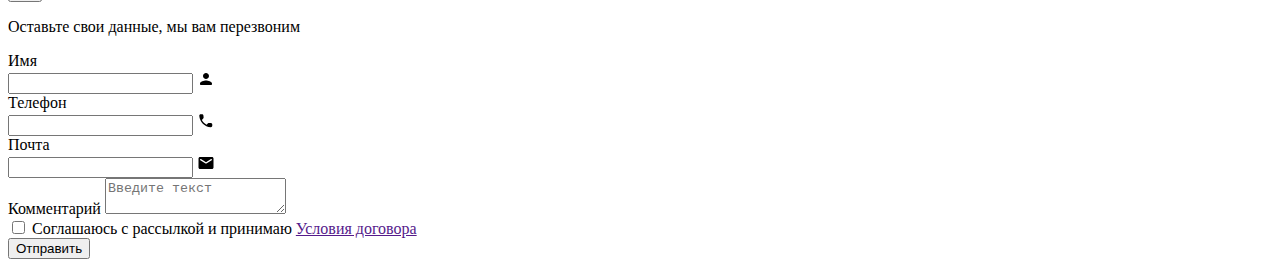
==== commit 4e3821bc: "Доб. sass и min.main.scss подкл. в index.html" ====
--- a/index.html
+++ b/index.html
@@ -12,7 +12,7 @@
   <link rel="stylesheet" href="https://cdnjs.cloudflare.com/ajax/libs/modern-normalize/1.1.0/modern-normalize.min.css"
     integrity="sha512-wpPYUAdjBVSE4KJnH1VR1HeZfpl1ub8YT/NKx4PuQ5NmX2tKuGu6U/JRp5y+Y8XG2tV+wKQpNHVUX03MfMFn9Q=="
     crossorigin="anonymous" referrerpolicy="no-referrer" />
-  <link rel="stylesheet" href="./css/styles.css">
+  <link rel="stylesheet" href="./css/main.min.css">
 </head>
 
 <body>
--- a/css/main.min.css
+++ b/css/main.min.css
@@ -0,0 +1 @@
+/*# sourceMappingURL=main.min.css.map */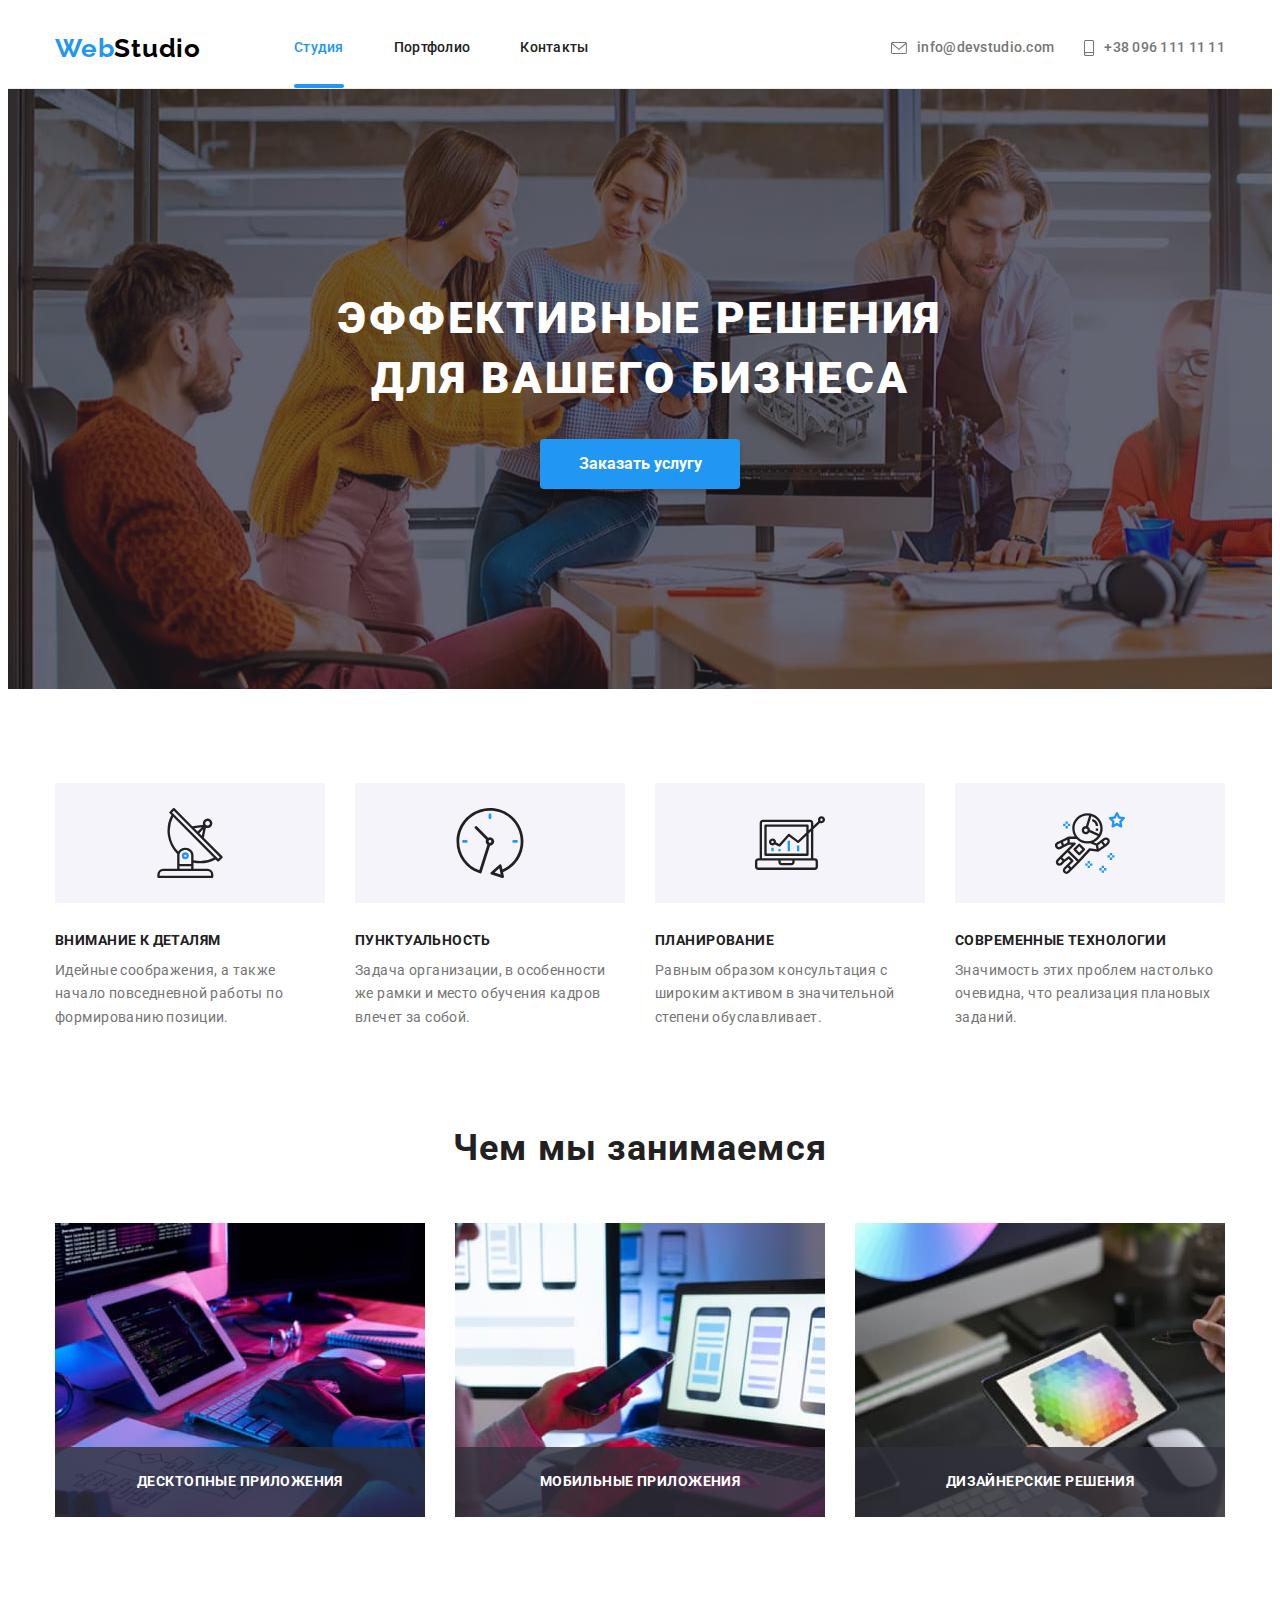
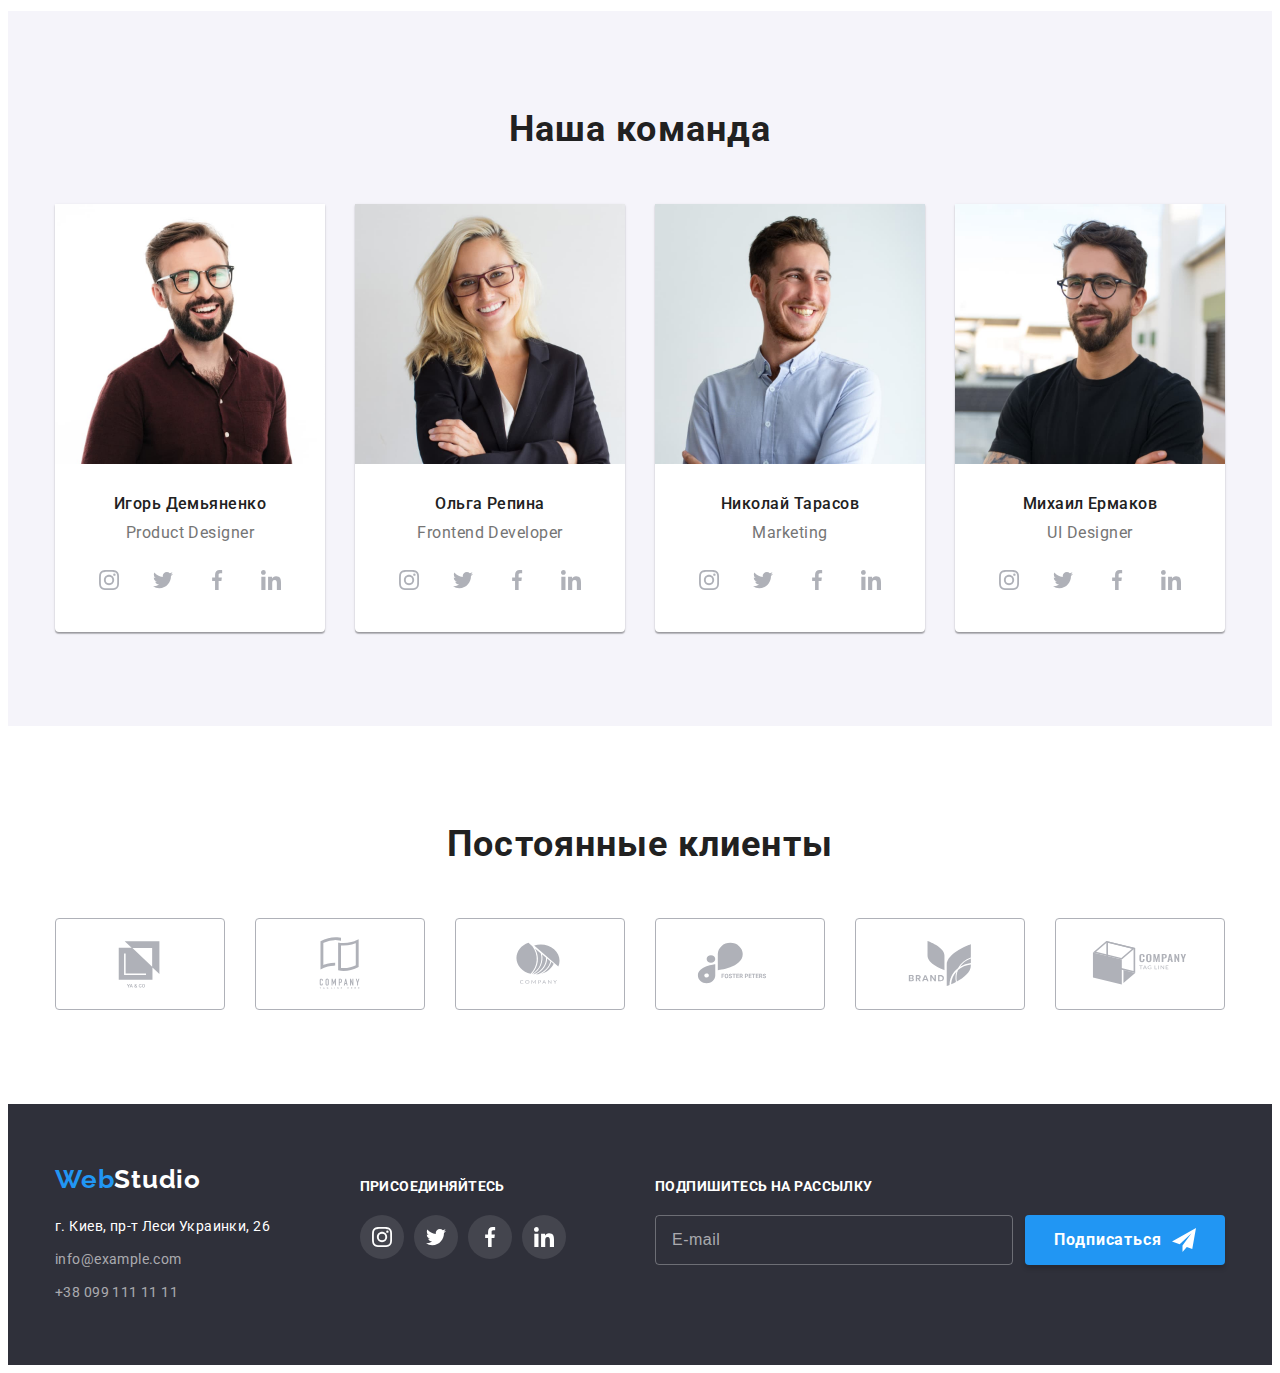
==== commit 1019bd65: "БЕМ секции hero, benefits, services, team, clients" ====
--- a/index.html
+++ b/index.html
@@ -12,7 +12,8 @@
   <link rel="stylesheet" href="https://cdnjs.cloudflare.com/ajax/libs/modern-normalize/1.1.0/modern-normalize.min.css"
     integrity="sha512-wpPYUAdjBVSE4KJnH1VR1HeZfpl1ub8YT/NKx4PuQ5NmX2tKuGu6U/JRp5y+Y8XG2tV+wKQpNHVUX03MfMFn9Q=="
     crossorigin="anonymous" referrerpolicy="no-referrer" />
-  <link rel="stylesheet" href="./css/main.min.css">
+    <!-- <link rel="stylesheet" href="./css/main.min.css"> -->
+  <link rel="stylesheet" href="./css/styles.css">
 </head>
 
 <body>
@@ -46,51 +47,51 @@
   </header>
 
   <main>
-    <section class="container-hero section hero">
-        <h1 class="hero-title">Эффективные решения для вашего бизнеса</h1>
-        <button class="hero-button" type="button" data-modal-open>Заказать услугу</button>
+    <section class="section hero">
+        <h1 class="hero__title">Эффективные решения для вашего бизнеса</h1>
+        <button class="hero__button" type="button" data-modal-open>Заказать услугу</button>
     </section>
 
     <section class="section benefits">
-      <div class="container benefits">
+      <div class="container">
         <!-- Данный заголовок предполагается по смыслу в этой секции, но не должен отображаться на странице -->
-        <h2 class="visually-hidden">Преимущества компании</h2>
-        <ul class="benefits-items">
-          <li class="item">
-            <div class="icon-benefit">
+        <h2 class="benefits__hidden-title visually-hidden">Преимущества компании</h2>
+        <ul class="benefits__list">
+          <li class="benefits__item">
+            <div class="benefits__icon">
               <svg width="70px" height="70px">
                 <use href="./images/icons.svg#icon-antenna"></use>
               </svg>
             </div>
-            <h3>Внимание к деталям</h3>
-            <p>Идейные соображения, а также начало повседневной работы по формированию позиции.</p>
-          </li>
-          <li class="item">
-            <div class="icon-benefit">
+            <h3 class="benefits__title">Внимание к деталям</h3>
+            <p class="benefits__paragraph">Идейные соображения, а также начало повседневной работы по формированию позиции.</p>
+          </li>
+          <li class="benefits__item">
+            <div class="benefits__icon">
               <svg width="70px" height="70px">
                 <use href="./images/icons.svg#icon-clock"></use>
               </svg>
             </div>
-            <h3>Пунктуальность</h3>
-            <p>Задача организации, в особенности же рамки и место обучения кадров влечет за собой.</p>
-          </li>
-          <li class="item">
-            <div class="icon-benefit">
+            <h3 class="benefits__title">Пунктуальность</h3>
+            <p class="benefits__paragraph">Задача организации, в особенности же рамки и место обучения кадров влечет за собой.</p>
+          </li>
+          <li class="benefits__item">
+            <div class="benefits__icon">
               <svg width="70px" height="70px">
                 <use href="./images/icons.svg#icon-diagram"></use>
               </svg>
             </div>
-            <h3>Планирование</h3>
-            <p>Равным образом консультация с широким активом в значительной степени обуславливает.</p>
-          </li>
-          <li class="item">
-            <div class="icon-benefit">
+            <h3 class="benefits__title">Планирование</h3>
+            <p class="benefits__paragraph">Равным образом консультация с широким активом в значительной степени обуславливает.</p>
+          </li>
+          <li class="benefits__item">
+            <div class="benefits__icon">
               <svg width="70px" height="70px">
                 <use href="./images/icons.svg#icon-astronaut"></use>
               </svg>
             </div>
-            <h3>Современные технологии</h3>
-            <p>Значимость этих проблем настолько очевидна, что реализация плановых заданий.</p>
+            <h3 class="benefits__title">Современные технологии</h3>
+            <p class="benefits__paragraph">Значимость этих проблем настолько очевидна, что реализация плановых заданий.</p>
           </li>
         </ul>
       </div>
@@ -98,21 +99,21 @@
 
     <section class="section services">
       <div class="container">
-        <h2 class="services-title">Чем мы занимаемся</h2>
-        <ul class="services-items">
-          <li><div class="img-services-items">
+        <h2 class="services__main-title">Чем мы занимаемся</h2>
+        <ul class="services__list">
+          <li><div class="services__img">
               <img src="./images/box1.jpg" alt="box 1" width="370">
-              <h3>Десктопные приложения</h3>
+              <h3 class="services__title">Десктопные приложения</h3>
               </div>
           </li>
-          <li><div class="img-services-items">
+          <li><div class="services__img">
               <img src="./images/box2.jpg" alt="box 2" width="370">            
-              <h3>Мобильные приложения</h3>
+              <h3 class="services__title">Мобильные приложения</h3>
               </div>
           </li>
-          <li><div class="img-services-items">
+          <li><div class="services__img">
               <img src="./images/box3.jpg" alt="box 3" width="370">
-              <h3>Дизайнерские решения</h3>
+              <h3 class="services__title">Дизайнерские решения</h3>
               </div>
           </li>
         </ul>
@@ -120,39 +121,39 @@
     </section>
 
     <section class="section team">
-      <div class="container team">
-        <h2 class="team-title">Наша команда</h2>
-        <ul class="team-items">
-          <li class="team-item">
+      <div class="container">
+        <h2 class="team__main-title">Наша команда</h2>
+        <ul class="team__list">
+          <li class="team__item">
             <img src="./images/img-1-2.jpg" alt="Игорь Демьяненко" width="270">
-            <h3>Игорь Демьяненко</h3>
-            <p lang="en">Product Designer</p>
+            <h3 class="team__title">Игорь Демьяненко</h3>
+            <p lang="en" class="team__paragraph">Product Designer</p>
             <div>
-              <ul class="social-networks">
-                <li>
-                  <a href="" class="item-social-networks">
-                      <svg class="icon-instagram" width="20px" height="20px">
+              <ul class="team__social-networks-list">
+                <li>
+                  <a href="" class="team__social-networks-item">
+                      <svg class="team__icon-instagram" width="20px" height="20px">
                         <use href="./images/icons.svg#icon-instagram"></use>
                       </svg>
                   </a>
                 </li>
                 <li>
-                  <a href="" class="item-social-networks">
-                    <svg class="icon-twitter" width="20px" height="20px">
+                  <a href="" class="team__social-networks-item">
+                    <svg class="team__icon-twitter" width="20px" height="20px">
                       <use href="./images/icons.svg#icon-twitter"></use>
                     </svg>
                   </a>
                 </li>
                 <li>
-                  <a href="" class="item-social-networks">
-                    <svg class="icon-facebook" width="20px" height="20px">
+                  <a href="" class="team__social-networks-item">
+                    <svg class="team__icon-facebook" width="20px" height="20px">
                       <use href="./images/icons.svg#icon-facebook"></use>
                     </svg>
                   </a>
                 </li>
                 <li>
-                  <a href="" class="item-social-networks">
-                    <svg class="icon-linkedin" width="20px" height="20px">
+                  <a href="" class="team__social-networks-item">
+                    <svg class="team__icon-linkedin" width="20px" height="20px">
                       <use href="./images/icons.svg#icon-linkedin"></use>
                     </svg>
                   </a>
@@ -160,36 +161,36 @@
               </ul>
             </div>
           </li>
-          <li class="team-item">
+          <li class="team__item">
             <img src="./images/img-2-2.jpg" alt="Ольга Репина" width="270">
-            <h3>Ольга Репина</h3>
-            <p lang="en">Frontend Developer</p>
+            <h3 class="team__title">Ольга Репина</h3>
+            <p lang="en" class="team__paragraph">Frontend Developer</p>
             <div>
-              <ul class="social-networks">
-                <li>
-                  <a href="" class="item-social-networks">
-                    <svg class="icon-instagram" width="20px" height="20px">
+              <ul class="team__social-networks-list">
+                <li>
+                  <a href="" class="team__social-networks-item">
+                    <svg class="team__icon-instagram" width="20px" height="20px">
                       <use href="./images/icons.svg#icon-instagram"></use>
                     </svg>
                   </a>
                 </li>
                 <li>
-                  <a href="" class="item-social-networks">
-                    <svg class="icon-twitter" width="20px" height="20px">
+                  <a href="" class="team__social-networks-item">
+                    <svg class="team__icon-twitter" width="20px" height="20px">
                       <use href="./images/icons.svg#icon-twitter"></use>
                     </svg>
                   </a>
                 </li>
                 <li>
-                  <a href="" class="item-social-networks">
-                    <svg class="icon-facebook" width="20px" height="20px">
+                  <a href="" class="team__social-networks-item">
+                    <svg class="team__icon-facebook" width="20px" height="20px">
                       <use href="./images/icons.svg#icon-facebook"></use>
                     </svg>
                   </a>
                 </li>
                 <li>
-                  <a href="" class="item-social-networks">
-                    <svg class="icon-linkedin" width="20px" height="20px">
+                  <a href="" class="team__social-networks-item">
+                    <svg class="team__icon-linkedin" width="20px" height="20px">
                       <use href="./images/icons.svg#icon-linkedin"></use>
                     </svg>
                   </a>
@@ -197,36 +198,36 @@
               </ul>
             </div>
           </li>
-          <li class="team-item">
+          <li class="team__item">
             <img src="./images/img-3-2.jpg" alt="Николай Тарасов" width="270">
-            <h3>Николай Тарасов</h3>
-            <p lang="en">Marketing</p>
+            <h3 class="team__title">Николай Тарасов</h3>
+            <p lang="en" class="team__paragraph">Marketing</p>
             <div>
-              <ul class="social-networks">
-                <li>
-                  <a href="" class="item-social-networks">
-                    <svg class="icon-instagram" width="20px" height="20px">
+              <ul class="team__social-networks-list">
+                <li>
+                  <a href="" class="team__social-networks-item">
+                    <svg class="team__icon-instagram" width="20px" height="20px">
                       <use href="./images/icons.svg#icon-instagram"></use>
                     </svg>
                   </a>
                 </li>
                 <li>
-                  <a href="" class="item-social-networks">
-                    <svg class="icon-twitter" width="20px" height="20px">
+                  <a href="" class="team__social-networks-item">
+                    <svg class="team__icon-twitter" width="20px" height="20px">
                       <use href="./images/icons.svg#icon-twitter"></use>
                     </svg>
                   </a>
                 </li>
                 <li>
-                  <a href="" class="item-social-networks">
-                    <svg class="icon-facebook" width="20px" height="20px">
+                  <a href="" class="team__social-networks-item">
+                    <svg class="team__icon-facebook" width="20px" height="20px">
                       <use href="./images/icons.svg#icon-facebook"></use>
                     </svg>
                   </a>
                 </li>
                 <li>
-                  <a href="" class="item-social-networks">
-                    <svg class="icon-linkedin" width="20px" height="20px">
+                  <a href="" class="team__social-networks-item">
+                    <svg class="team__icon-linkedin" width="20px" height="20px">
                       <use href="./images/icons.svg#icon-linkedin"></use>
                     </svg>
                   </a>
@@ -235,36 +236,36 @@
             </div>
 
           </li>
-          <li class="team-item">
+          <li class="team__item">
             <img src="./images/img-4-2.jpg" alt="Михаил Ермаков" width="270">
-            <h3>Михаил Ермаков</h3>
-            <p lang="en">UI Designer</p>
+            <h3 class="team__title">Михаил Ермаков</h3>
+            <p lang="en" class="team__paragraph">UI Designer</p>
             <div>
-              <ul class="social-networks">
-                <li>
-                  <a href="" class="item-social-networks">
-                    <svg class="icon-instagram" width="20px" height="20px">
+              <ul class="team__social-networks-list">
+                <li>
+                  <a href="" class="team__social-networks-item">
+                    <svg class="team__icon-instagram" width="20px" height="20px">
                       <use href="./images/icons.svg#icon-instagram"></use>
                     </svg>
                   </a>
                 </li>
                 <li>
-                  <a href="" class="item-social-networks">
-                    <svg class="icon-twitter" width="20px" height="20px">
+                  <a href="" class="team__social-networks-item">
+                    <svg class="team__icon-twitter" width="20px" height="20px">
                       <use href="./images/icons.svg#icon-twitter"></use>
                     </svg>
                   </a>
                 </li>
                 <li>
-                  <a href="" class="item-social-networks">
-                    <svg class="icon-facebook" width="20px" height="20px">
+                  <a href="" class="team__social-networks-item">
+                    <svg class="team__icon-facebook" width="20px" height="20px">
                       <use href="./images/icons.svg#icon-facebook"></use>
                     </svg>
                   </a>
                 </li>
                 <li>
-                  <a href="" class="item-social-networks">
-                    <svg class="icon-linkedin" width="20px" height="20px">
+                  <a href="" class="team__social-networks-item">
+                    <svg class="team__icon-linkedin" width="20px" height="20px">
                       <use href="./images/icons.svg#icon-linkedin"></use>
                     </svg>
                   </a>
@@ -277,48 +278,48 @@
     </section>
 
     <section class="section clients">
-      <div class="container container-clients">
-        <h2 class="clients-title">Постоянные клиенты</h2>
+      <div class="container">
+        <h2 class="clients__title">Постоянные клиенты</h2>
         <div>
-          <ul class="clients-examples">
-            <li class="link-site">
-              <a href="" class="clients-site">
-                <svg class="icon-logo" width="106px" height="60px">
+          <ul class="clients__list">
+            <li class="clients__item">
+              <a href="" class="clients__website">
+                <svg class="clients__icon-logo" width="106px" height="60px">
                   <use href="./images/icons.svg#icon-Logo1"></use>
                 </svg>
               </a>
             </li>
-            <li>
-              <a href="" class="clients-site">
-                <svg class="icon-logo" width="106px" height="60px">
+            <li class="clients__item">
+              <a href="" class="clients__website">
+                <svg class="clients__icon-logo" width="106px" height="60px">
                   <use href="./images/icons.svg#icon-Logo2"></use>
                 </svg>
               </a>
             </li>
-            <li>
-              <a href="" class="clients-site">
-                <svg class="icon-logo" width="106px" height="60px">
+            <li class="clients__item">
+              <a href="" class="clients__website">
+                <svg class="clients__icon-logo" width="106px" height="60px">
                   <use href="./images/icons.svg#icon-Logo3"></use>
                 </svg>
               </a>
             </li>
-            <li>
-              <a href="" class="clients-site">
-                <svg class="icon-logo" width="106px" height="60px">
+            <li class="clients__item">
+              <a href="" class="clients__website">
+                <svg class="clients__icon-logo" width="106px" height="60px">
                   <use href="./images/icons.svg#icon-Logo4"></use>
                 </svg>
               </a>
             </li>
-            <li>
-              <a href="" class="clients-site">
-                <svg class="icon-logo" width="106px" height="60px">
+            <li class="clients__item">
+              <a href="" class="clients__website">
+                <svg class="clients__icon-logo" width="106px" height="60px">
                   <use href="./images/icons.svg#icon-Logo5"></use>
                 </svg>
               </a>
             </li>
-            <li>
-              <a href="" class="clients-site">
-                <svg class="icon-logo" width="106px" height="60px">
+            <li class="clients__item">
+              <a href="" class="clients__website">
+                <svg class="clients__icon-logo" width="106px" height="60px">
                   <use href="./images/icons.svg#icon-Logo6"></use>
                 </svg>
               </a>
--- a/css/styles.css
+++ b/css/styles.css
@@ -0,0 +1,924 @@
+/* Правила, применимые ко всему body  */
+html {
+    box-sizing: border-box;
+}
+
+*,
+*::before,
+*::after {
+    box-sizing: inherit;
+}
+
+h1, h2, h3, h4, h5, h6, p {
+    margin: 0;
+}
+
+ul {
+    margin: 0;
+    padding-left: 0;
+    list-style-type: none;
+}
+
+.visually-hidden {
+    position: absolute;
+    white-space: nowrap;
+    width: 1px;
+    height: 1px;
+    overflow: hidden;
+    border: 0;
+    padding: 0;
+    clip: rect(0 0 0 0);
+    clip-path: inset(50%);
+    margin: -1px;
+}
+
+img {
+    display: block;
+    max-width: 100%;
+    height: auto;
+}
+
+:root {
+    --primary-text-color: #757575;
+    --title-text-color: #212121;
+    --secondary-text-color: #FFFFFF;
+    --accent-color: #2196F3;
+    --secondary-background-color: #2F303A;
+    --color-logo-black: #000000;
+    --color-contacts: #757575;
+    --button-background-color: #F5F4FA;
+    --color-border-bottom-header: #ECECEC;
+    --color-of-svg: #AFB1B8;
+}
+
+body {
+    font-family: Roboto, sans-serif;
+    font-style: normal;
+    font-weight: 400;
+    font-size: 14px;
+    line-height: 1.71;
+    letter-spacing: 0.03em;
+
+    color: var(--primary-text-color);
+    background-color: var(--secondary-text-color);
+}
+
+h2 {
+    font-weight: 700;
+    font-size: 36px;
+    line-height: 1.35;
+    text-align: center;
+    letter-spacing: 0.03em;
+
+    color: var(--title-text-color);
+}
+
+button {
+    font-family: inherit;
+    cursor: pointer;
+}
+
+a {
+    text-decoration: none;
+}
+
+.container {
+    width: 1200px;
+    margin: 0 auto;
+    padding-left: 15px;
+    padding-right: 15px;
+    /*outline: 2px solid red;*/
+}
+
+.section {
+    padding-top: 94px;
+    padding-bottom: 94px;
+}
+
+/* Стилизация header  */
+header {
+    background-color: var(--secondary-text-colour);
+    border-bottom: 1px solid var(--color-border-bottom-header);
+}
+
+nav {
+    display: flex;
+    align-items: center;
+}
+
+.main-nav {
+    display: flex;
+    align-items: center;
+    padding-left: 15px;
+    padding-right: 15px;
+}
+
+.logo {
+    font-family: Raleway, sans-serif;
+    font-weight: 700;
+    font-size: 26px;
+    line-height: 1.19;
+    letter-spacing: 0.03em;
+
+    color: var(--color-logo-black);
+}
+
+.logo.header {
+    display: block;
+}
+
+.accent {
+    color: var(--accent-color);
+}
+
+.site-nav {
+    display: flex;
+    margin-left: 93px;
+}
+
+.site-nav .item:not(:last-child) {
+    margin-right: 50px;
+}
+
+.site-nav a {
+    font-weight: 500;
+    font-size: 14px;
+    line-height: 1.14;
+    letter-spacing: 0.02em;
+
+    color: var(--title-text-color);
+
+    transition: color 250ms cubic-bezier(0.4, 0, 0.2, 1);
+}
+
+.contacts-header {
+    display: flex;
+    margin-left: auto;
+    align-items: center;
+}
+
+.contacts a {
+    font-weight: 500;
+    font-size: 14px;
+    line-height: 1.14;
+    letter-spacing: 0.02em;
+
+    color: var(--color-contacts);
+}
+
+a.contacts.header {
+    font-weight: 500;
+    font-size: 14px;
+    line-height: 1.14;
+    letter-spacing: 0.02em;
+
+    color: var(--primary-text-color);
+    background-color: var(--secondary-text-color);
+
+    transition: color 250ms cubic-bezier(0.4, 0, 0.2, 1);
+}
+
+.site-nav a:hover,
+.site-nav a:focus,
+a.contacts.header:hover,
+a.contacts.header:focus,
+a.current {
+    color: var(--accent-color);
+}
+
+.site-nav .item {
+    position: relative;
+
+    padding-top: 28px;
+    padding-bottom: 28px;
+}
+
+a.current::after {
+    content: "";
+    position: absolute;
+    bottom: 0;
+    left: 0;
+    display: block;
+    width: 100%;
+    height: 4px;
+        
+    background: var(--accent-color);
+    border-radius: 2px;
+}
+
+.contacts.header {
+    display: flex; 
+    align-items: center;  
+}
+
+.item-contacts-header:not(:last-child) {
+    margin-right: 30px;
+}
+
+.icon-contacts {
+    margin-right: 10px;
+    fill: currentColor;
+}
+
+
+/* Стилизация footer  */
+footer {
+    background-color: var(--secondary-background-color);
+    padding-top: 60px;
+    padding-bottom: 60px;
+}
+
+.container-footer {
+    display: flex;
+    justify-content: space-between;
+}
+
+.logo.footer {
+    color: var(--secondary-text-color);
+   
+    display: block;
+    margin-bottom: 20px;
+}
+
+.physical-adress {
+    font-style: none;
+    font-style: normal;
+
+    color: var(--secondary-text-color);
+}
+
+a.contacts.footer {
+    font-weight: 400;
+    font-size: 14px;
+    line-height: 1.71;
+    letter-spacing: 0.03em;
+    font-style: normal;
+
+    color: rgba(255, 255, 255, 0.6);
+
+    transition: color 250ms cubic-bezier(0.4, 0, 0.2, 1);
+}
+ 
+.adress .item:not(:last-child) {
+    margin-bottom: 9px;
+}
+
+
+a.contacts.footer:hover,
+a.contacts.footer:focus {
+    color: var(--accent-color);
+}
+
+.title-second-column-footer {
+    color: var(--secondary-text-color);
+    font-weight: 700;
+    font-size: 14px;
+    line-height: 1.14;
+    letter-spacing: 0.03em;
+    text-transform: uppercase;
+    margin-top: 15px;
+}
+
+.second-column-footer {
+    width: 206px;
+    height: 44px;
+}
+
+.social-networks-footer {
+    display: flex;
+    justify-content: space-between;
+    margin-top: 20px;
+}
+
+.item-social-networks-footer {
+    display: flex;
+    justify-content: center;
+    align-items: center;
+    width: 44px;
+    height: 44px;
+    
+    background-color: rgba(255, 255, 255, 0.1);
+    fill: var(--secondary-text-color);
+    border-radius: 50%;
+
+    transition: background-color 250ms cubic-bezier(0.4, 0, 0.2, 1);
+}
+
+.item-social-networks-footer:hover,
+.item-social-networks-footer:focus {
+    background-color: var(--accent-color);
+    fill: var(--secondary-text-color);
+    border-radius: 50%;
+}
+
+.form-footer {
+    display: flex;
+    margin-top: 20px;
+}
+
+.button-form {
+    display: flex;
+    justify-content: center;
+    align-items: center;
+    
+    width: 200px;
+    height: 50px;
+
+    font-weight: 700;
+    font-size: 16px;
+    line-height: 1.88;
+    letter-spacing: 0.06em;
+    
+    background-color: var(--accent-color);
+    color: var(--secondary-text-color);
+
+    box-shadow: 0px 4px 4px rgba(0, 0, 0, 0.15);
+    border-color: transparent;
+    border-radius: 4px;      
+}
+
+.button-subscribe {
+    padding: 0;
+    margin-left: 12px;
+}
+
+.icon-send {
+    fill: var(--secondary-text-color);
+    margin-left: 10px;
+}
+
+.input-email {
+    width: 358px;
+    height: 50px;
+    padding-left: 16px;
+    padding-top: 15px;
+    padding-bottom: 15px;
+
+    color: var(--secondary-text-color);
+    background-color: transparent;
+
+    border: 1px solid rgba(255, 255, 255, 0.3);
+    box-shadow: (0px 4px 4px rgba(0, 0, 0, 0.15));
+    border-radius: 4px;
+}
+
+.input-email::placeholder {
+    font-weight: 400;
+    font-size: 16px;
+    line-height: 1.25;
+    letter-spacing: 0.03em;
+
+    color: rgba(255, 255, 255, 0.6);}
+
+/* Стилизация main главной страницы */
+
+/* Стилизация секции hero */
+.hero {
+    max-width: 1600px;
+    margin-left: auto;
+    margin-right: auto;
+
+    text-align: center;
+    letter-spacing: 0.06em;
+
+    padding-top: 200px;
+    padding-bottom: 200px;
+
+    background-color: var(--secondary-background-color);
+    background-image: linear-gradient(to right, rgba(47, 48, 58, 0.4), rgba(47, 48, 58, 0.4)),
+                      url("../images/background.jpg");                     
+}
+
+.hero__title {
+    font-weight: 900;
+    font-size: 44px;
+    line-height: 1.36;
+    text-transform: uppercase;
+
+    margin: 0 auto 30px;
+    text-align: center;
+    letter-spacing: 0.06em;
+    max-width: 696px;
+
+    color: var(--secondary-text-color);
+}
+
+.hero__button {
+    font-weight: 700;
+    font-size: 16px;
+    line-height: 1.88;
+    display: inline-block;
+    align-items: center;
+    margin: 0 auto; 
+    min-width: 200px;
+    min-height: 50px;
+    border-radius: 4px;
+    border: transparent;
+    
+    color: var(--secondary-text-color);
+    background-color: var(--accent-color);
+
+    box-shadow: 0px 4px 4px rgba(0, 0, 0, 0.15);
+}
+
+/* Модальное окно */
+.backdrop {
+    position: fixed;
+    top: 0;
+    left: 0;
+    width: 100%;
+    height: 100%;
+    background-color:rgba(0, 0, 0, 0.2);
+
+    opacity: 1;
+    transition: opacity 250ms cubic-bezier(0.4, 0, 0.2, 1), 
+                visibility 250ms cubic-bezier(0.4, 0, 0.2, 1);
+}
+
+.is-hidden {
+    opacity: 0;
+    pointer-events: none;
+    visibility: hidden;
+}
+
+.modal {
+    position: absolute;
+    position: relative;
+    top: 50%;
+    left: 50%;
+    
+    transform: translate(-50%, -50%);
+
+    width: 528px;
+    min-height: 581px;
+    padding: 40px;
+    line-height: 1.15px;
+
+    background-color: var(--secondary-text-color);
+    box-shadow: 0px 1px 3px rgba(0, 0, 0, 0.12), 0px 1px 1px rgba(0, 0, 0, 0.14), 0px 2px 1px rgba(0, 0, 0, 0.2);
+    border-radius: 4px;
+}
+
+.button-close {
+    position: absolute;
+    top: 14px;
+    right: 14px;
+
+    display: flex;
+    justify-content: center;
+    align-items: center;
+
+    width: 30px;
+    height: 30px;
+    background-color: transparent;
+    border: 1px solid rgba(0, 0, 0, 0.1);
+    border-radius: 50%;
+}
+
+.icon-close-black {
+    fill: var(--color-logo-black);
+}
+
+.button-close:hover .icon-close-black,
+.button-close:focus .icon-close-black {
+    fill: var(--accent-color);
+}
+
+.form-title {
+    margin-bottom: 12px;
+
+    font-weight: 700;
+    font-size: 20px;
+    line-height: 1.15;
+    letter-spacing: 0.03em;
+    color: var(--title-text-color);
+}
+
+.label {
+    font-weight: 400;
+    font-size: 12px;
+    line-height: 1.17;
+    letter-spacing: 0.01em;
+    
+    color: var(--primary-text-color);
+
+    display: block;
+    margin-bottom: 4px;
+}
+
+.checkbox-wrap {
+    display: flex;
+    justify-content: center;
+    margin-bottom: 30px;
+}
+
+.check-text {
+    display: flex;
+    align-items: center;
+
+    font-weight: 400;
+    font-size: 14px;
+    line-height: 1.71;
+    letter-spacing: 0.03em;
+
+    color: var(--primary-text-color);
+}
+
+.check-text::before {
+    content: "";
+    width: 16px;
+    height: 15px;
+    margin-right: 7px;
+
+    border: 2px solid var(--title-text-color);
+    border-radius: 2px;
+}
+
+.client-checkbox:checked + .check-text::before {
+    background-color: var(--accent-color);
+    border: transparent;
+    background-image: url(../images/check-icon.svg);
+    background-repeat: no-repeat;
+    background-position: center;
+}
+
+.client-input {
+    width: 100%;
+    height: 40px;
+    margin-bottom: 10px;
+    padding-left: 42px;
+
+    border: 1px solid rgba(33, 33, 33, 0.2);
+    border-radius: 4px;
+
+    transition: 250ms cubic-bezier(0.4, 0, 0.2, 1);
+}
+
+.input-wrap {
+    position: relative;
+}
+
+.input-icon {
+    position: absolute;
+    left: 12px;
+    top: 11px;
+
+    fill: var(--title-text-color);
+    
+    transition: fill 250ms cubic-bezier(0.4, 0, 0.2, 1);}
+
+.client-input:focus {
+    border: 1px solid var(--accent-color);
+}
+
+.client-input:focus + .input-icon {
+    fill: var(--accent-color);
+}
+
+.client-comment {
+    width: 100%;
+    height: 120px;
+    resize: none;
+    margin-bottom: 20px;
+    padding: 12px 16px;
+    border: 1px solid rgba(33, 33, 33, 0.2);
+    border-radius: 4px;
+}
+
+.terms {
+    font-weight: 400;
+    font-size: 14px;
+    line-height: 1.71;
+    letter-spacing: 0.03em;
+    text-decoration-line: underline;
+    
+    color: var(--accent-color)
+}
+
+.button-send {
+    display: flex;
+    justify-content: center;
+}
+
+.client-comment::placeholder {
+    font-weight: 400;
+    font-size: 12px;
+    line-height: 1.17;
+    letter-spacing: 0.01em;
+
+    color: rgba(117, 117, 117, 0.5);
+}
+
+/* Стилизация секции benefits */
+.benefits__list {
+    display: flex;   
+}
+
+.benefits__list .benefits__item:not(:last-child) {
+    margin-right: 30px;
+}
+
+.benefits__item {
+    max-width: 270px;
+}
+
+.benefits__title {
+    font-weight: 700;
+    font-size: 14px;
+    line-height: 1.14;
+    letter-spacing: 0.03em;
+    text-transform: uppercase;
+    margin-bottom: 10px;
+    
+    color: var(--title-text-color);
+}
+
+.benefits__paragraph {
+    font-size: 14px;
+    line-height: 1.71;
+    letter-spacing: 0.03em;
+}
+
+.benefits__icon {
+    width: 270px;
+    height: 120px;
+
+    display: flex;
+    justify-content: center;
+    align-items: center;
+
+    background-color:var(--button-background-color);
+    margin-bottom: 30px;
+}
+
+/* Стилизация секции services */
+.services {
+    padding-top: 0;
+}
+
+.services__list {
+    display: flex;
+    justify-content: space-between;
+}
+
+.services__main-title {
+    margin-bottom: 50px;
+}
+
+.services__title {
+    font-weight: 700;
+    font-size: 14px;
+    line-height: 1.14;
+    text-align: center;
+    letter-spacing: 0.03em;
+    text-transform: uppercase;
+    
+    color: var(--secondary-text-color);
+    background: rgba(47, 48, 58, 0.8);
+    
+    display: flex;
+    justify-content: center;
+    align-items: center;
+    width: 370px;
+    height: 70px;
+
+    position: absolute;
+    bottom: 0;
+}
+
+.services__img {
+    position: relative;
+}
+
+
+/* Стилизация секции team */
+.team {
+    background-color: var(--button-background-color);
+}
+
+.team__list {
+    display: flex;
+    justify-content: space-between;
+}
+
+.team__item {
+    background-color: var(--secondary-text-color);
+    text-align: center;
+    padding-bottom: 30px;
+    box-shadow: 0px 1px 3px rgba(0, 0, 0, 0.12), 0px 1px 1px rgba(0, 0, 0, 0.14), 0px 2px 1px rgba(0, 0, 0, 0.2);
+    border-radius: 0px 0px 4px 4px;
+}
+
+.team__main-title {
+    margin-bottom: 50px;
+}
+
+.team__title { 
+    font-weight: 500;
+    font-size: 16px;
+    line-height: 1.19;
+    text-align: center;
+    letter-spacing: 0.03em;
+    margin: 30px auto 10px;
+
+    color: var(--title-text-color);
+}
+
+.team__paragraph {
+    font-weight: 400;
+    font-size: 16px;
+    line-height: 1.19;
+    text-align: center;
+    letter-spacing: 0.03em;
+}
+
+.team__social-networks-list {
+    display: flex;
+    justify-content: space-between;
+    width: 206px;
+    margin: 0 auto;
+}
+
+.team__social-networks-item {
+    display: flex;
+    justify-content: center;
+    align-items: center;
+    width: 44px;
+    height: 44px;
+    margin-top: 16px;
+    
+    background-color: transparent;
+    fill: var(--color-of-svg);
+    border-radius: 50%;
+
+    transition: background-color 250ms cubic-bezier(0.4, 0, 0.2, 1),
+                fill 250ms cubic-bezier(0.4, 0, 0.2, 1);
+}
+
+.team__social-networks-item:hover,
+.team__social-networks-item:focus {
+    background-color: var(--accent-color);
+    fill: var( --secondary-text-color);
+    border-radius: 50%;
+}
+
+/*Стилизация секции clients*/
+.clients__title {
+    font-weight: 700;
+    font-size: 36px;
+    line-height: 1.35;
+    text-align: center;
+    letter-spacing: 0.03em;
+
+    color: var(--title-text-color);
+}
+
+.clients__list {
+    display: flex;
+    justify-content: space-between;
+    margin-top: 50px;
+}
+
+.clients__website {
+    display: flex;
+    justify-content: center;
+    align-items: center;
+    width: 170px;
+    height: 92px;
+    border: 1px solid rgba(175, 177, 184, 1);
+    border-radius: 4px;
+
+    transition: border 250ms cubic-bezier(0.4, 0, 0.2, 1);
+}
+
+.clients__icon-logo {
+    fill: var(--color-of-svg);
+    
+    transition: fill 250ms cubic-bezier(0.4, 0, 0.2, 1);
+}
+
+.clients__website:hover .clients__icon-logo,
+.clients__website:focus .clients__icon-logo {
+    fill: var(--accent-color);
+}
+
+.clients__website:hover,
+.clients__website:focus {
+    border: 1px solid var(--accent-color);
+}
+
+/* Стилизация страницы portfolio*/
+.container-portfolio {
+    min-width: 1170px;
+}
+
+.work-types {
+    display: flex;
+    justify-content: center;
+    gap: 8px;
+    margin-bottom: 50px;
+}
+
+.work-types .button {
+    font-weight: 500;
+    font-size: 16px;
+    line-height: 1.62;
+    text-align: center;
+    letter-spacing: 0.03em;
+
+    padding: 6px 22px;
+    border: 0px;
+    border-radius: 4px;
+    
+    color: var(--title-text-color);
+    background-color: var(--button-background-color);
+    box-shadow: none;
+
+    transition: color 250ms cubic-bezier(0.4, 0, 0.2, 1),
+                background-color 250ms cubic-bezier(0.4, 0, 0.2, 1),
+                box-shadow 250ms cubic-bezier(0.4, 0, 0.2, 1);
+}
+
+.work-types .button:hover,
+.work-types .button:focus {
+    color: var(--secondary-text-color);
+    background-color: var(--accent-color);
+    box-shadow: 0px 3px 1px rgba(0, 0, 0, 0.1), 
+                0px 1px 2px rgba(0, 0, 0, 0.08), 
+                0px 2px 2px rgba(0, 0, 0, 0.12);
+}
+
+.work-examples {
+    display: flex;
+    flex-wrap: wrap;
+    gap: 30px;
+}
+
+.work-examples h2 {
+    font-weight: 700;
+    font-size: 18px;
+    line-height: 2;
+    letter-spacing: 0.06em;
+    text-align: start;
+    
+    color: var(--title-text-color);
+}
+
+.caption {
+    padding: 20px 24px;
+    background-color: var(--secondary-text-color);
+    border: 1px solid #EEEEEE;
+}
+
+.work-examples p {
+    font-size: 16px;
+    line-height: 1.88;
+    letter-spacing: 0.03em;
+    
+    color: var(--primary-text-color);
+}
+
+.work-examples .item {
+    box-shadow: none;
+    transition: box-shadow 250ms cubic-bezier(0.4, 0, 0.2, 1);
+}
+
+.work-examples .item:hover {
+    box-shadow: 0px 1px 1px rgba(0, 0, 0, 0.12), 
+                0px 4px 4px rgba(0, 0, 0, 0.06), 
+                1px 4px 6px rgba(0, 0, 0, 0.16);
+}
+
+.card-wrap {
+    position: relative;
+    overflow: hidden;
+}
+
+.work-examples .item:hover .overlay{
+    transform: translateY(-100%);
+}
+
+.overlay {
+    position: absolute;
+    transform: translateY(0);
+    transition: transform 250ms cubic-bezier(0.4, 0, 0.2, 1);
+    overflow: auto;
+    
+    display: block;
+    width: 370px;
+    height: 294px;
+    padding: 63px 24px;
+
+    background: rgba(33, 150, 243, 0.9);  
+}
+
+.overlay p {
+    font-style: normal;
+    font-weight: 400;
+    font-size: 18px;
+    line-height: 1.56;
+    letter-spacing: 0.03em;
+
+    color: var(--secondary-text-color);
+
+}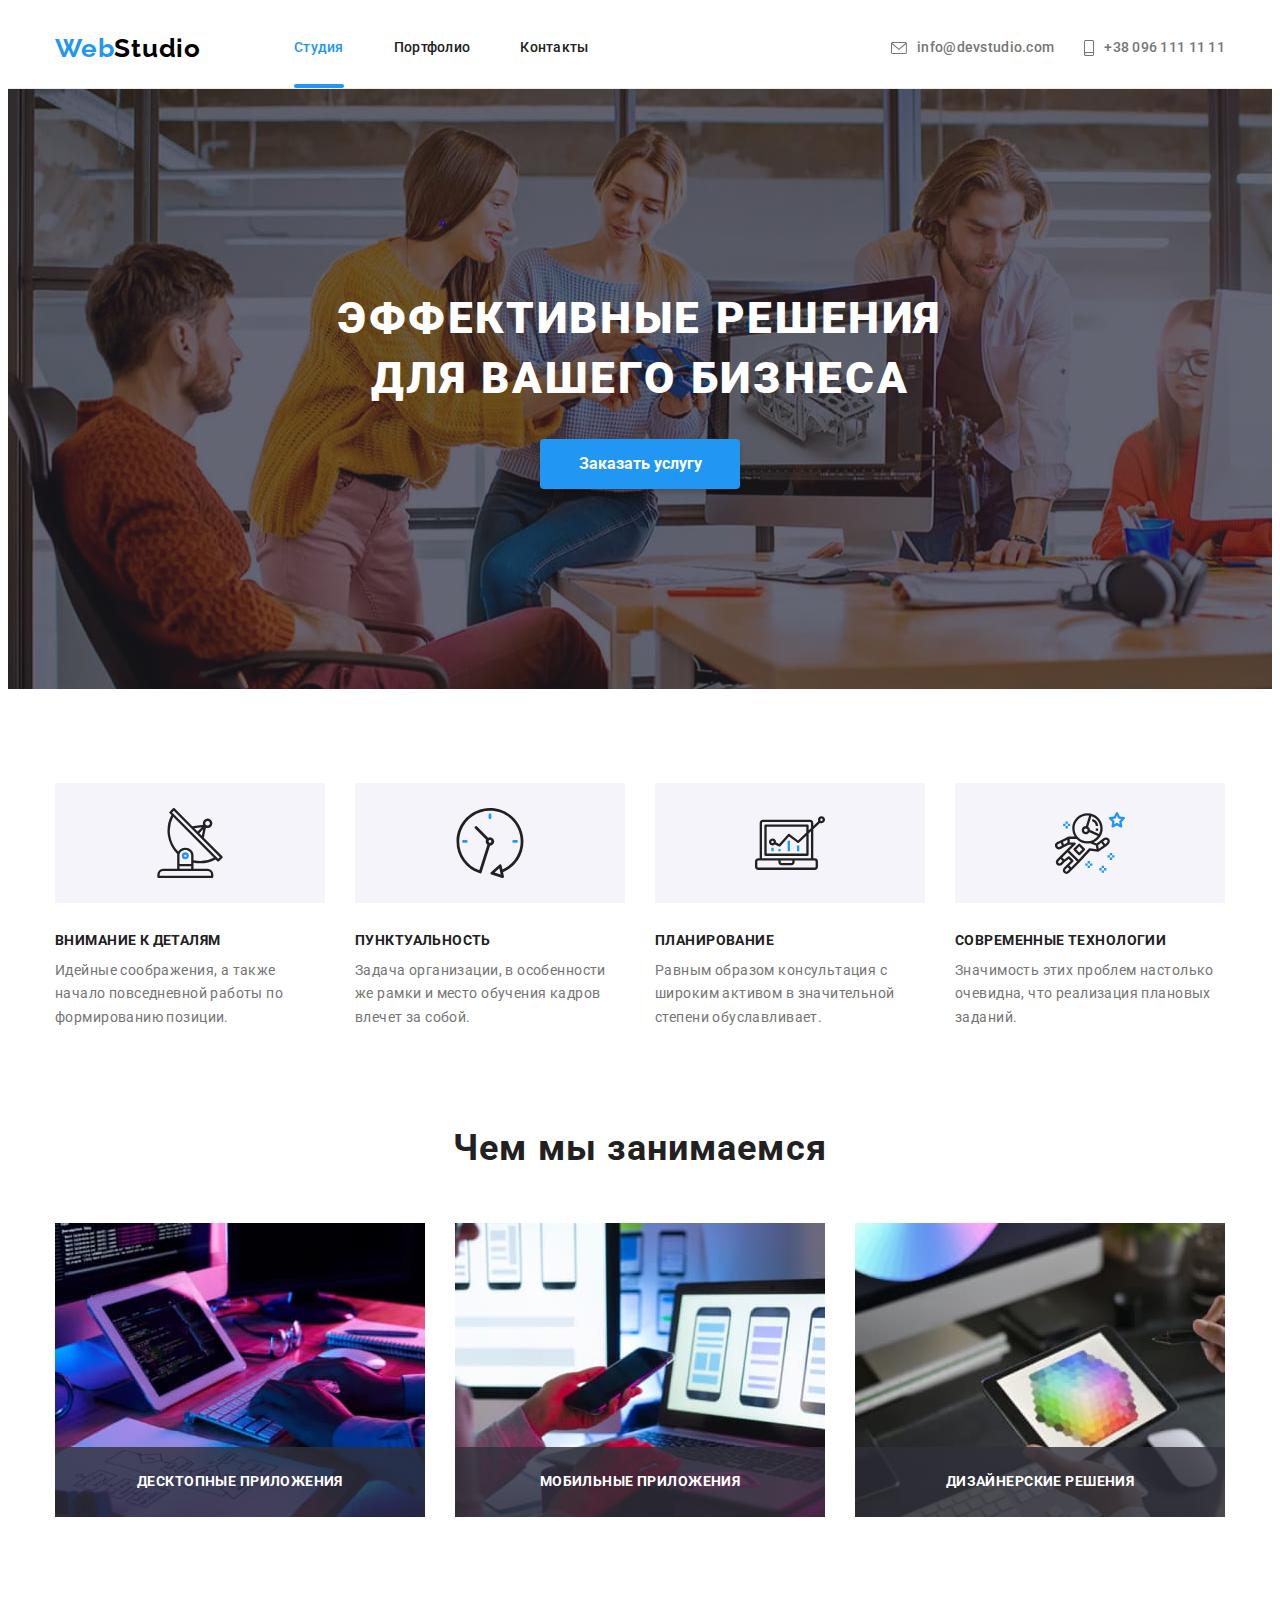
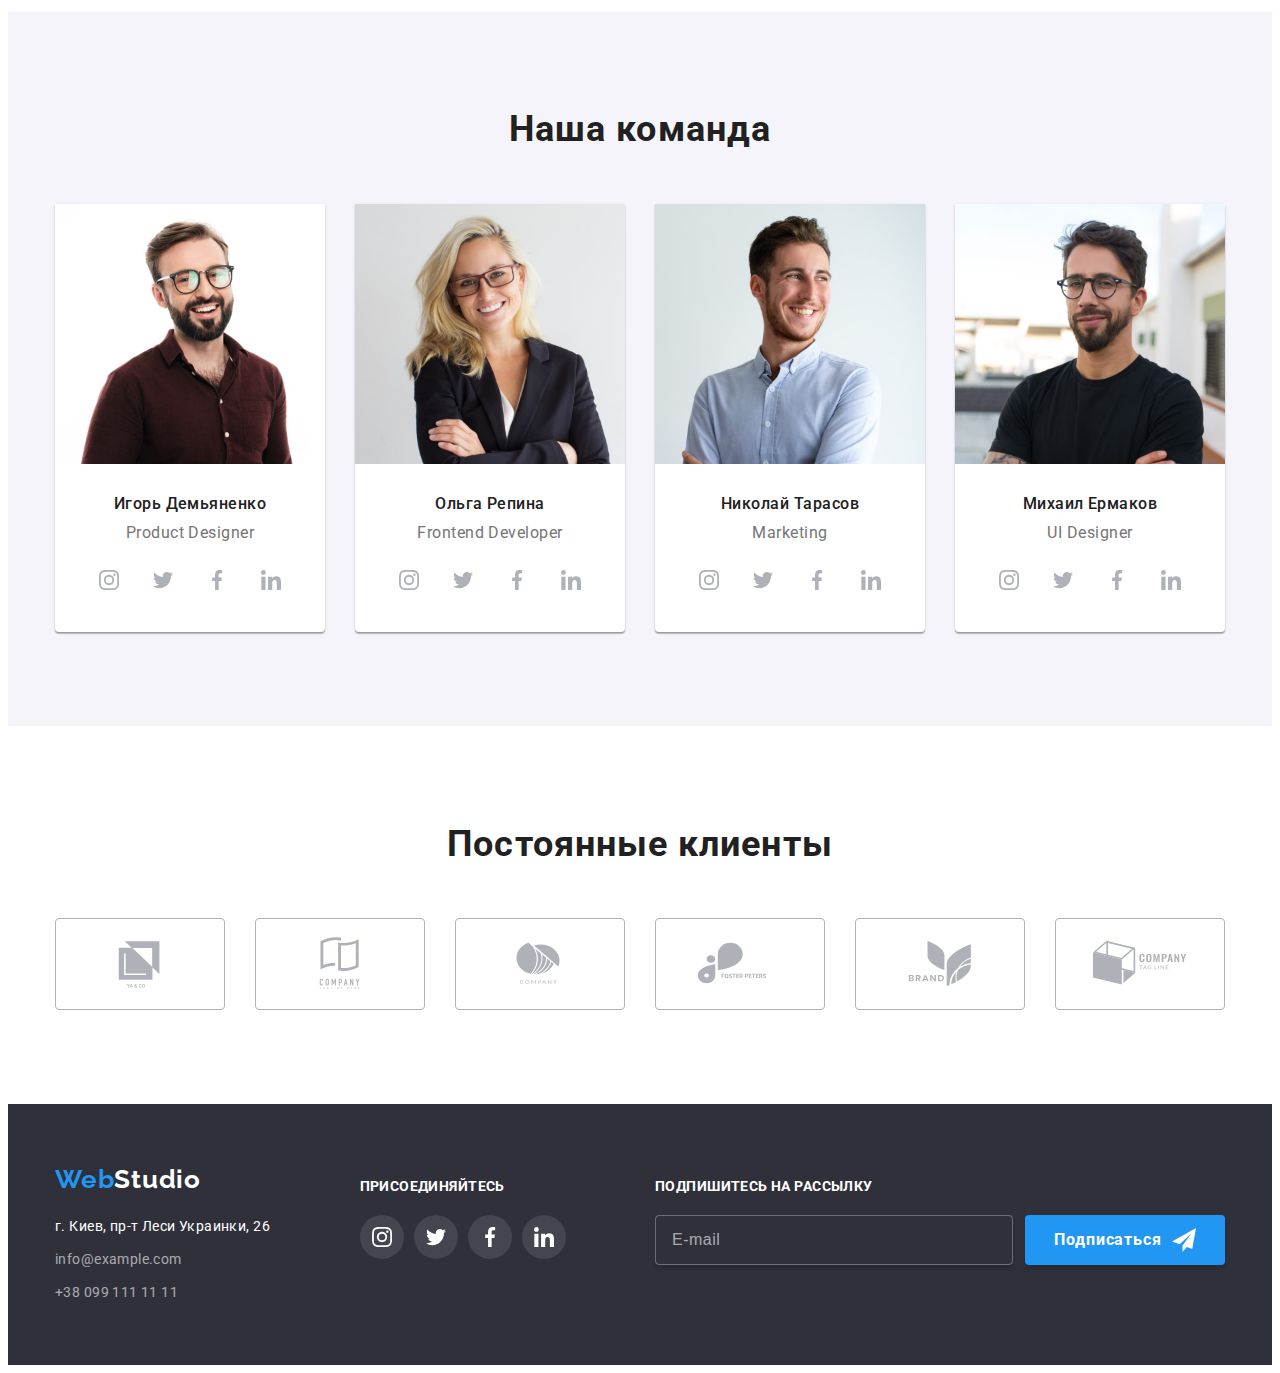
==== commit 8b06c4a9: "Код разбит на секции" ====
--- a/index.html
+++ b/index.html
@@ -12,8 +12,8 @@
   <link rel="stylesheet" href="https://cdnjs.cloudflare.com/ajax/libs/modern-normalize/1.1.0/modern-normalize.min.css"
     integrity="sha512-wpPYUAdjBVSE4KJnH1VR1HeZfpl1ub8YT/NKx4PuQ5NmX2tKuGu6U/JRp5y+Y8XG2tV+wKQpNHVUX03MfMFn9Q=="
     crossorigin="anonymous" referrerpolicy="no-referrer" />
-    <!-- <link rel="stylesheet" href="./css/main.min.css"> -->
-  <link rel="stylesheet" href="./css/styles.css">
+  <link rel="stylesheet" href="./css/main.min.css">
+
 </head>
 
 <body>
--- a/css/main.min.css
+++ b/css/main.min.css
@@ -1 +1 @@
-/*# sourceMappingURL=main.min.css.map */+:root{--primary-text-color: #757575;--title-text-color: #212121;--secondary-text-color: #FFFFFF;--accent-color: #2196F3;--secondary-background-color: #2F303A;--color-logo-black: #000000;--color-contacts: #757575;--button-background-color: #F5F4FA;--color-border-bottom-header: #ECECEC;--color-of-svg: #AFB1B8}.visually-hidden{position:absolute;white-space:nowrap;width:1px;height:1px;overflow:hidden;border:0;padding:0;clip:rect(0 0 0 0);clip-path:inset(50%);margin:-1px}h1,h2,h3,h4,h5,h6,p{margin:0}ul{margin:0;padding-left:0;list-style-type:none}img{display:block;max-width:100%;height:auto}button{font-family:inherit;cursor:pointer}a{text-decoration:none}html{box-sizing:border-box}*,*::before,*::after{box-sizing:inherit}body{font-family:Roboto,sans-serif;font-style:normal;font-weight:400;font-size:14px;line-height:1.71;letter-spacing:.03em;color:var(--primary-text-color);background-color:var(--secondary-text-color)}h2{font-weight:700;font-size:36px;line-height:1.35;text-align:center;letter-spacing:.03em;color:var(--title-text-color)}.section{padding-top:94px;padding-bottom:94px}.container{width:1200px;margin:0 auto;padding-left:15px;padding-right:15px}.backdrop{position:fixed;top:0;left:0;width:100%;height:100%;background-color:rgba(0,0,0,.2);opacity:1;transition:opacity 250ms cubic-bezier(0.4, 0, 0.2, 1),visibility 250ms cubic-bezier(0.4, 0, 0.2, 1)}.is-hidden{opacity:0;pointer-events:none;visibility:hidden}.modal{position:absolute;position:relative;top:50%;left:50%;transform:translate(-50%, -50%);width:528px;min-height:581px;padding:40px;line-height:1.15px;background-color:var(--secondary-text-color);box-shadow:0px 1px 3px rgba(0,0,0,.12),0px 1px 1px rgba(0,0,0,.14),0px 2px 1px rgba(0,0,0,.2);border-radius:4px}.button-close{position:absolute;top:14px;right:14px;display:flex;justify-content:center;align-items:center;width:30px;height:30px;background-color:rgba(0,0,0,0);border:1px solid rgba(0,0,0,.1);border-radius:50%}.icon-close-black{fill:var(--color-logo-black)}.button-close:hover .icon-close-black,.button-close:focus .icon-close-black{fill:var(--accent-color)}.form-title{margin-bottom:12px;font-weight:700;font-size:20px;line-height:1.15;letter-spacing:.03em;color:var(--title-text-color)}.label{font-weight:400;font-size:12px;line-height:1.17;letter-spacing:.01em;color:var(--primary-text-color);display:block;margin-bottom:4px}.checkbox-wrap{display:flex;justify-content:center;margin-bottom:30px}.check-text{display:flex;align-items:center;font-weight:400;font-size:14px;line-height:1.71;letter-spacing:.03em;color:var(--primary-text-color)}.check-text::before{content:"";width:16px;height:15px;margin-right:7px;border:2px solid var(--title-text-color);border-radius:2px}.client-checkbox:checked+.check-text::before{background-color:var(--accent-color);border:rgba(0,0,0,0);background-image:url(../images/check-icon.svg);background-repeat:no-repeat;background-position:center}.client-input{width:100%;height:40px;margin-bottom:10px;padding-left:42px;border:1px solid rgba(33,33,33,.2);border-radius:4px;transition:250ms cubic-bezier(0.4, 0, 0.2, 1)}.input-wrap{position:relative}.input-icon{position:absolute;left:12px;top:11px;fill:var(--title-text-color);transition:fill 250ms cubic-bezier(0.4, 0, 0.2, 1)}.client-input:focus{border:1px solid var(--accent-color)}.client-input:focus+.input-icon{fill:var(--accent-color)}.client-comment{width:100%;height:120px;resize:none;margin-bottom:20px;padding:12px 16px;border:1px solid rgba(33,33,33,.2);border-radius:4px}.terms{font-weight:400;font-size:14px;line-height:1.71;letter-spacing:.03em;text-decoration-line:underline;color:var(--accent-color)}.button-send{display:flex;justify-content:center}.client-comment::placeholder{font-weight:400;font-size:12px;line-height:1.17;letter-spacing:.01em;color:rgba(117,117,117,.5)}header{background-color:var(--secondary-text-colour);border-bottom:1px solid var(--color-border-bottom-header)}nav{display:flex;align-items:center}.main-nav{display:flex;align-items:center;padding-left:15px;padding-right:15px}.logo{font-family:Raleway,sans-serif;font-weight:700;font-size:26px;line-height:1.19;letter-spacing:.03em;color:var(--color-logo-black)}.logo.header{display:block}.accent{color:var(--accent-color)}.site-nav{display:flex;margin-left:93px}.site-nav .item:not(:last-child){margin-right:50px}.site-nav a{font-weight:500;font-size:14px;line-height:1.14;letter-spacing:.02em;color:var(--title-text-color);transition:color 250ms cubic-bezier(0.4, 0, 0.2, 1)}.contacts-header{display:flex;margin-left:auto;align-items:center}.contacts a{font-weight:500;font-size:14px;line-height:1.14;letter-spacing:.02em;color:var(--color-contacts)}a.contacts.header{font-weight:500;font-size:14px;line-height:1.14;letter-spacing:.02em;color:var(--primary-text-color);background-color:var(--secondary-text-color);transition:color 250ms cubic-bezier(0.4, 0, 0.2, 1)}.site-nav a:hover,.site-nav a:focus,a.contacts.header:hover,a.contacts.header:focus,a.current{color:var(--accent-color)}.site-nav .item{position:relative;padding-top:28px;padding-bottom:28px}a.current::after{content:"";position:absolute;bottom:0;left:0;display:block;width:100%;height:4px;background:var(--accent-color);border-radius:2px}.contacts.header{display:flex;align-items:center}.item-contacts-header:not(:last-child){margin-right:30px}.icon-contacts{margin-right:10px;fill:currentColor}.hero{max-width:1600px;margin-left:auto;margin-right:auto;text-align:center;letter-spacing:.06em;padding-top:200px;padding-bottom:200px;background-color:var(--secondary-background-color);background-image:linear-gradient(to right, rgba(47, 48, 58, 0.4), rgba(47, 48, 58, 0.4)),url("../images/background.jpg")}.hero__title{font-weight:900;font-size:44px;line-height:1.36;text-transform:uppercase;margin:0 auto 30px;text-align:center;letter-spacing:.06em;max-width:696px;color:var(--secondary-text-color)}.hero__button{font-weight:700;font-size:16px;line-height:1.88;display:inline-block;align-items:center;margin:0 auto;min-width:200px;min-height:50px;border-radius:4px;border:rgba(0,0,0,0);color:var(--secondary-text-color);background-color:var(--accent-color);box-shadow:0px 4px 4px rgba(0,0,0,.15)}.benefits__list{display:flex}.benefits__list .benefits__item:not(:last-child){margin-right:30px}.benefits__item{max-width:270px}.benefits__title{font-weight:700;font-size:14px;line-height:1.14;letter-spacing:.03em;text-transform:uppercase;margin-bottom:10px;color:var(--title-text-color)}.benefits__paragraph{font-size:14px;line-height:1.71;letter-spacing:.03em}.benefits__icon{width:270px;height:120px;display:flex;justify-content:center;align-items:center;background-color:var(--button-background-color);margin-bottom:30px}.services{padding-top:0}.services__list{display:flex;justify-content:space-between}.services__main-title{margin-bottom:50px}.services__title{font-weight:700;font-size:14px;line-height:1.14;text-align:center;letter-spacing:.03em;text-transform:uppercase;color:var(--secondary-text-color);background:rgba(47,48,58,.8);display:flex;justify-content:center;align-items:center;width:370px;height:70px;position:absolute;bottom:0}.services__img{position:relative}.team{background-color:var(--button-background-color)}.team__list{display:flex;justify-content:space-between}.team__item{background-color:var(--secondary-text-color);text-align:center;padding-bottom:30px;box-shadow:0px 1px 3px rgba(0,0,0,.12),0px 1px 1px rgba(0,0,0,.14),0px 2px 1px rgba(0,0,0,.2);border-radius:0px 0px 4px 4px}.team__main-title{margin-bottom:50px}.team__title{font-weight:500;font-size:16px;line-height:1.19;text-align:center;letter-spacing:.03em;margin:30px auto 10px;color:var(--title-text-color)}.team__paragraph{font-weight:400;font-size:16px;line-height:1.19;text-align:center;letter-spacing:.03em}.team__social-networks-list{display:flex;justify-content:space-between;width:206px;margin:0 auto}.team__social-networks-item{display:flex;justify-content:center;align-items:center;width:44px;height:44px;margin-top:16px;background-color:rgba(0,0,0,0);fill:var(--color-of-svg);border-radius:50%;transition:background-color 250ms cubic-bezier(0.4, 0, 0.2, 1),fill 250ms cubic-bezier(0.4, 0, 0.2, 1)}.team__social-networks-item:hover,.team__social-networks-item:focus{background-color:var(--accent-color);fill:var(--secondary-text-color);border-radius:50%}.clients__title{font-weight:700;font-size:36px;line-height:1.35;text-align:center;letter-spacing:.03em;color:var(--title-text-color)}.clients__list{display:flex;justify-content:space-between;margin-top:50px}.clients__website{display:flex;justify-content:center;align-items:center;width:170px;height:92px;border:1px solid #afb1b8;border-radius:4px;transition:border 250ms cubic-bezier(0.4, 0, 0.2, 1)}.clients__icon-logo{fill:var(--color-of-svg);transition:fill 250ms cubic-bezier(0.4, 0, 0.2, 1)}.clients__website:hover .clients__icon-logo,.clients__website:focus .clients__icon-logo{fill:var(--accent-color)}.clients__website:hover,.clients__website:focus{border:1px solid var(--accent-color)}footer{background-color:var(--secondary-background-color);padding-top:60px;padding-bottom:60px}.container-footer{display:flex;justify-content:space-between}.logo.footer{color:var(--secondary-text-color);display:block;margin-bottom:20px}.physical-adress{font-style:none;font-style:normal;color:var(--secondary-text-color)}a.contacts.footer{font-weight:400;font-size:14px;line-height:1.71;letter-spacing:.03em;font-style:normal;color:rgba(255,255,255,.6);transition:color 250ms cubic-bezier(0.4, 0, 0.2, 1)}.adress .item:not(:last-child){margin-bottom:9px}a.contacts.footer:hover,a.contacts.footer:focus{color:var(--accent-color)}.title-second-column-footer{color:var(--secondary-text-color);font-weight:700;font-size:14px;line-height:1.14;letter-spacing:.03em;text-transform:uppercase;margin-top:15px}.second-column-footer{width:206px;height:44px}.social-networks-footer{display:flex;justify-content:space-between;margin-top:20px}.item-social-networks-footer{display:flex;justify-content:center;align-items:center;width:44px;height:44px;background-color:rgba(255,255,255,.1);fill:var(--secondary-text-color);border-radius:50%;transition:background-color 250ms cubic-bezier(0.4, 0, 0.2, 1)}.item-social-networks-footer:hover,.item-social-networks-footer:focus{background-color:var(--accent-color);fill:var(--secondary-text-color);border-radius:50%}.form-footer{display:flex;margin-top:20px}.button-form{display:flex;justify-content:center;align-items:center;width:200px;height:50px;font-weight:700;font-size:16px;line-height:1.88;letter-spacing:.06em;background-color:var(--accent-color);color:var(--secondary-text-color);box-shadow:0px 4px 4px rgba(0,0,0,.15);border-color:rgba(0,0,0,0);border-radius:4px}.button-subscribe{padding:0;margin-left:12px}.icon-send{fill:var(--secondary-text-color);margin-left:10px}.input-email{width:358px;height:50px;padding-left:16px;padding-top:15px;padding-bottom:15px;color:var(--secondary-text-color);background-color:rgba(0,0,0,0);border:1px solid rgba(255,255,255,.3);box-shadow:0px 4px 4px rgba(0,0,0,.15);border-radius:4px}.input-email::placeholder{font-weight:400;font-size:16px;line-height:1.25;letter-spacing:.03em;color:rgba(255,255,255,.6)}.container-portfolio{min-width:1170px}.work-types{display:flex;justify-content:center;gap:8px;margin-bottom:50px}.work-types .button{font-weight:500;font-size:16px;line-height:1.62;text-align:center;letter-spacing:.03em;padding:6px 22px;border:0px;border-radius:4px;color:var(--title-text-color);background-color:var(--button-background-color);box-shadow:none;transition:color 250ms cubic-bezier(0.4, 0, 0.2, 1),background-color 250ms cubic-bezier(0.4, 0, 0.2, 1),box-shadow 250ms cubic-bezier(0.4, 0, 0.2, 1)}.work-types .button:hover,.work-types .button:focus{color:var(--secondary-text-color);background-color:var(--accent-color);box-shadow:0px 3px 1px rgba(0,0,0,.1),0px 1px 2px rgba(0,0,0,.08),0px 2px 2px rgba(0,0,0,.12)}.work-examples{display:flex;flex-wrap:wrap;gap:30px}.work-examples h2{font-weight:700;font-size:18px;line-height:2;letter-spacing:.06em;text-align:start;color:var(--title-text-color)}.caption{padding:20px 24px;background-color:var(--secondary-text-color);border:1px solid #eee}.work-examples p{font-size:16px;line-height:1.88;letter-spacing:.03em;color:var(--primary-text-color)}.work-examples .item{box-shadow:none;transition:box-shadow 250ms cubic-bezier(0.4, 0, 0.2, 1)}.work-examples .item:hover{box-shadow:0px 1px 1px rgba(0,0,0,.12),0px 4px 4px rgba(0,0,0,.06),1px 4px 6px rgba(0,0,0,.16)}.card-wrap{position:relative;overflow:hidden}.work-examples .item:hover .overlay{transform:translateY(-100%)}.overlay{position:absolute;transform:translateY(0);transition:transform 250ms cubic-bezier(0.4, 0, 0.2, 1);overflow:auto;display:block;width:370px;height:294px;padding:63px 24px;background:rgba(33,150,243,.9)}.overlay p{font-style:normal;font-weight:400;font-size:18px;line-height:1.56;letter-spacing:.03em;color:var(--secondary-text-color)}/*# sourceMappingURL=main.min.css.map */